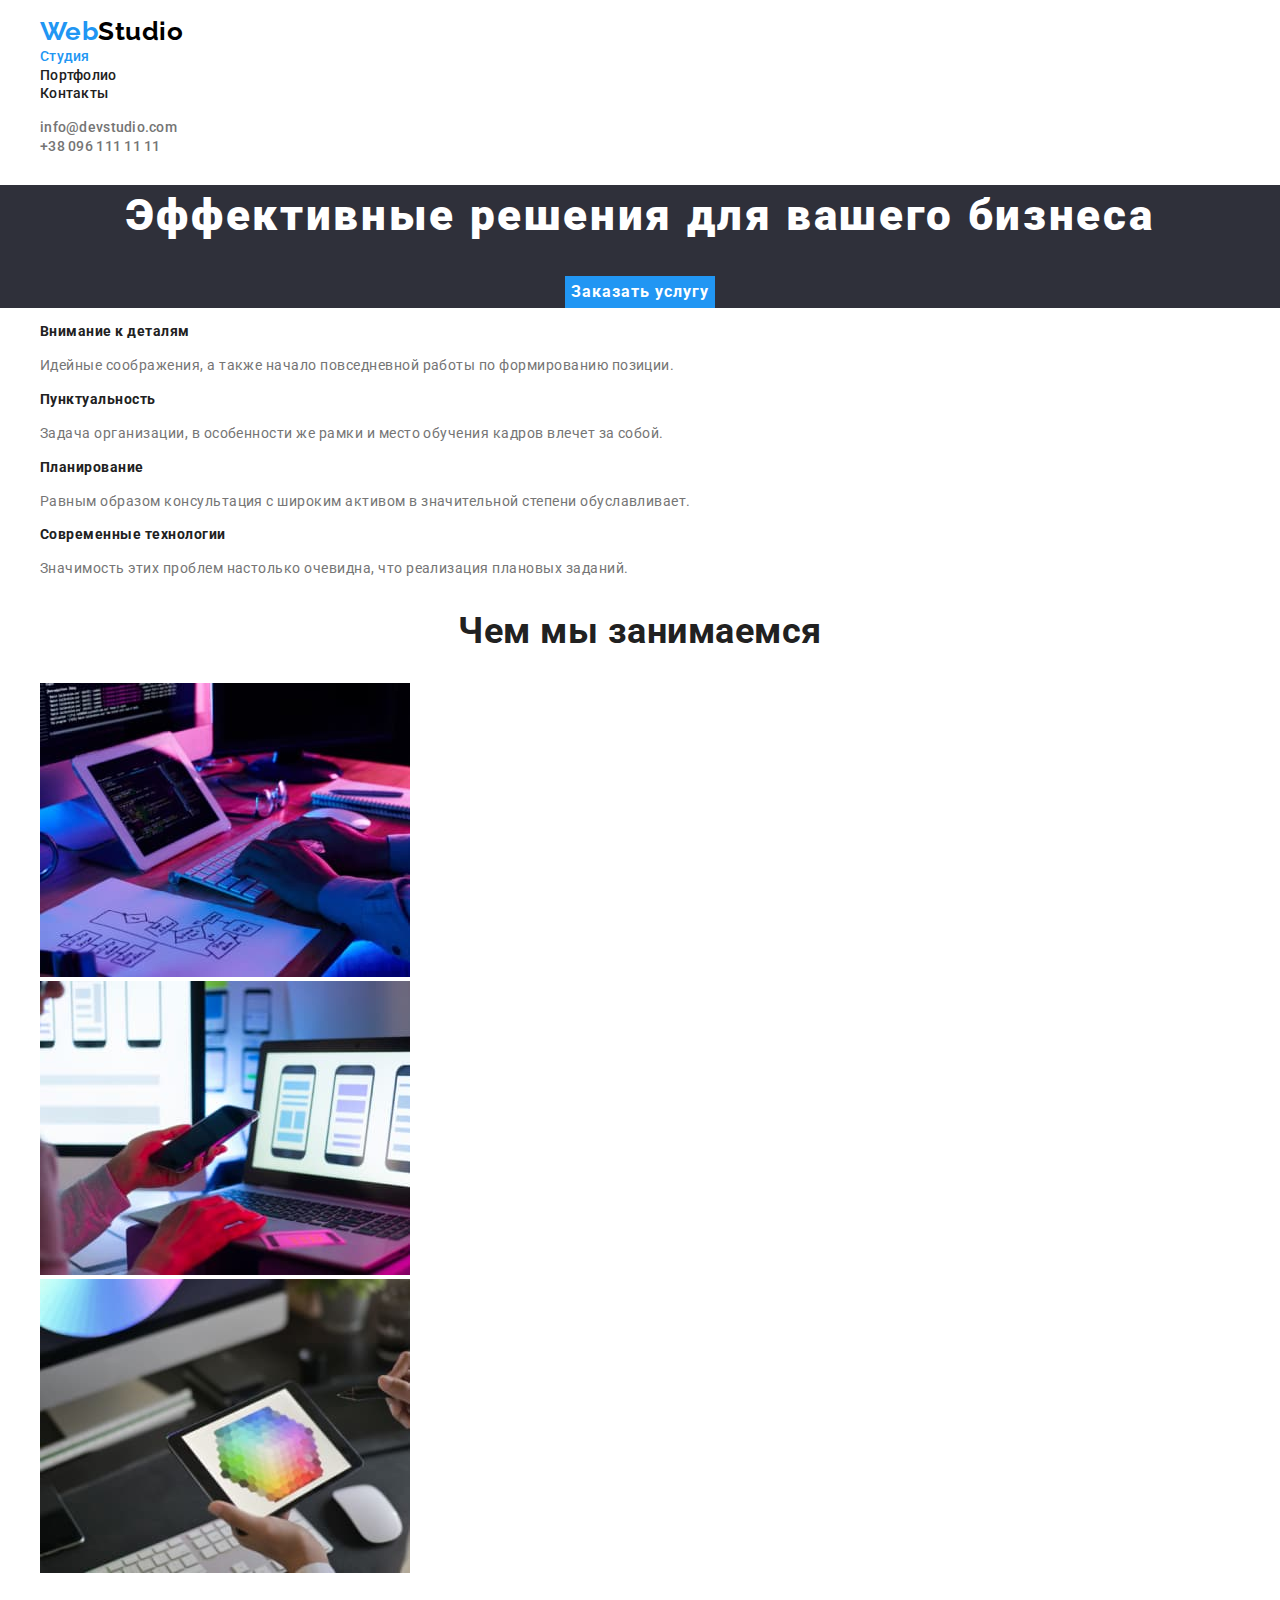
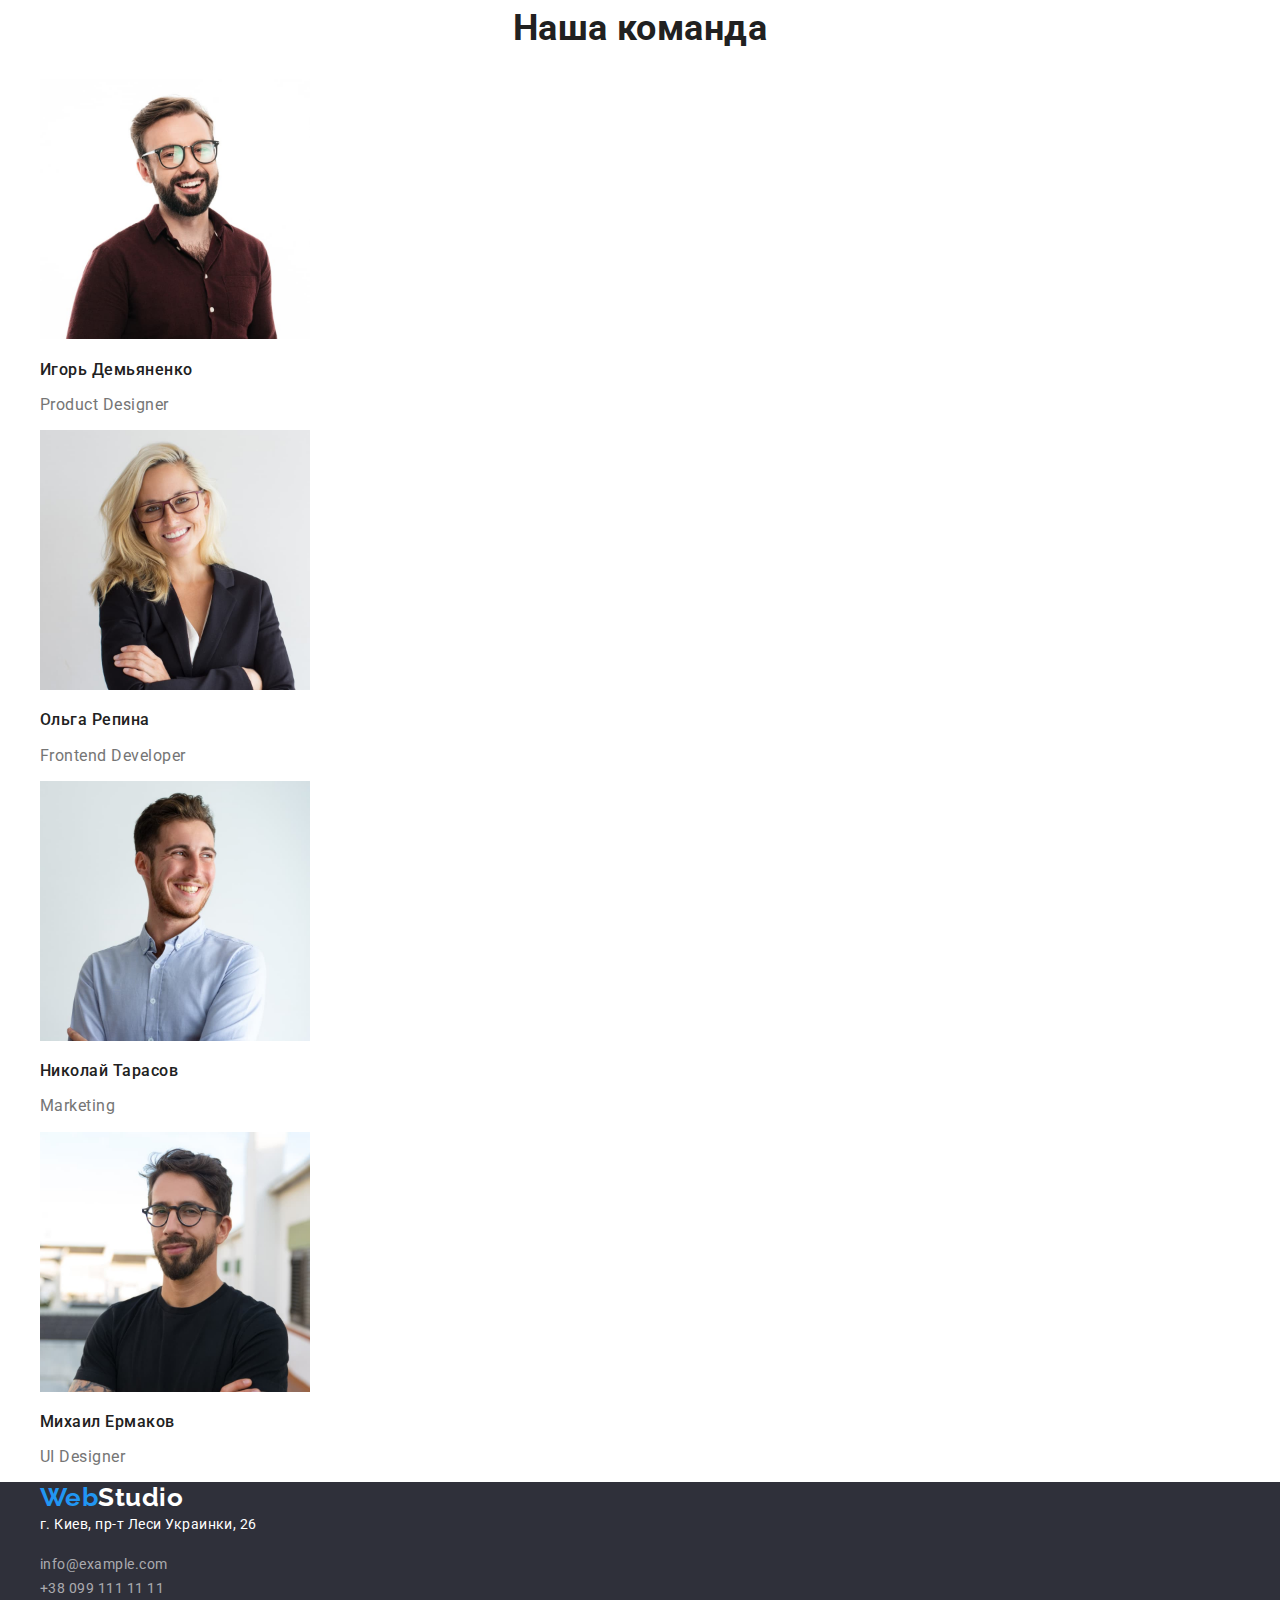
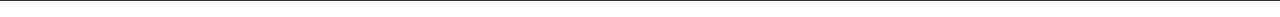
==== index.html @ bfcec738 "added primary files" ====
<!DOCTYPE html>
<html lang="ru">
  <head>
    <meta charset="UTF-8" />
    <meta name="viewport" content="width=device-width, initial-scale=1.0" />
    <title>WebStudio</title>
    <link rel="preconnect" href="https://fonts.gstatic.com" />
    <link
      href="https://fonts.googleapis.com/css2?family=Raleway:wght@700&family=Roboto:wght@400;500;700;900&display=swap"
      rel="stylesheet"
    />
    <link rel="stylesheet" href="CSS/modern-normalize.css" />
    <link rel="stylesheet" href="CSS/styles.css" />
  </head>
  <body>
    <header>
      <nav>
        <ul class="navigation">
          <li>
            <a href="index.html" class="header-logo">
              <span class="header-logo-part">Web</span>Studio</a
            >
          </li>
          <li>
            <a class="navigation-links current-link" href="index.html"
              >Студия</a
            >
          </li>
          <li>
            <a class="navigation-links" href="portfolio.html">Портфолио</a>
          </li>
          <li><a href="" class="navigation-links">Контакты</a></li>
        </ul>
      </nav>
      <ul>
        <li>
          <a class="contact-links-header" href="mailto:info@devstudio.com"
            >info@devstudio.com</a
          >
        </li>
        <li>
          <a class="contact-links-header" href="tel:+380961111111"
            >+38 096 111 11 11</a
          >
        </li>
      </ul>
    </header>
    <main>
      <section class="features">
        <h1 class="features-hero">Эффективные решения для вашего бизнеса</h1>
        <button class="features-hero-button">Заказать услугу</button>
      </section>
      <section>
        <h2 class="features hidden">Наши преимущества</h2>
        <ul>
          <li>
            <h3 class="features-title">Внимание к деталям</h3>
            <p class="features-text">
              Идейные соображения, а также начало повседневной работы по
              формированию позиции.
            </p>
          </li>
          <li>
            <h3 class="features-title">Пунктуальность</h3>
            <p class="features-text">
              Задача организации, в особенности же рамки и место обучения кадров
              влечет за собой.
            </p>
          </li>
          <li>
            <h3 class="features-title">Планирование</h3>
            <p class="features-text">
              Равным образом консультация с широким активом в значительной
              степени обуславливает.
            </p>
          </li>
          <li>
            <h3 class="features-title">Современные технологии</h3>
            <p class="features-text">
              Значимость этих проблем настолько очевидна, что реализация
              плановых заданий.
            </p>
          </li>
        </ul>
      </section>
      <section class="we-do">
        <h2 class="we-do-title">Чем мы занимаемся</h2>
        <ul>
          <li>
            <img
              src="images/1.jpg"
              alt="создание лендинга"
              width="370"
              height="294"
            />
          </li>
          <li>
            <img
              src="images/2.jpg"
              alt="оптимизация под мобильные устройства"
              width="370"
              height="294"
            />
          </li>
          <li>
            <img src="images/3.jpg" alt="дизайн" width="370" height="294" />
          </li>
        </ul>
      </section>
      <section class="team">
        <h2 class="team-members">Наша команда</h2>
        <ul>
          <li>
            <img
              src="images/4.jpg"
              alt="сотрудник компании 1"
              width="270"
              height="260"
            />
            <h3 class="team-members-list">Игорь Демьяненко</h3>
            <p class="team-members-role">Product Designer</p>
          </li>
          <li>
            <img
              src="images/5.jpg"
              alt="сотрудник компании 2"
              width="270"
              height="260"
            />
            <h3 class="team-members-list">Ольга Репина</h3>
            <p class="team-members-role">Frontend Developer</p>
          </li>
          <li>
            <img
              src="images/6.jpg"
              alt="сотрудник компании 3"
              width="270"
              height="260"
            />
            <h3 class="team-members-list">Николай Тарасов</h3>
            <p class="team-members-role">Marketing</p>
          </li>
          <li>
            <img
              src="images/7.jpg"
              alt="сотрудник компании 4"
              width="270"
              height="260"
            />
            <h3 class="team-members-list">Михаил Ермаков</h3>
            <p class="team-members-role">UI Designer</p>
          </li>
        </ul>
      </section>
    </main>
    <footer>
      <address class="address">
        <ul>
          <li>
            <a href="index.html" class="footer-logo">
              <span class="footer-logo-part">Web</span>Studio</a
            >
          </li>
          <li class="address-text">
            <a href="">г. Киев, пр-т Леси Украинки, 26</a>
          </li>
        </ul>
        <ul>
          <li>
            <a class="contact-links-footer" href="mailto:info@example.com"
              >info@example.com</a
            >
          </li>
          <li>
            <a class="contact-links-footer" href="tel:+380991111111"
              >+38 099 111 11 11</a
            >
          </li>
        </ul>
      </address>
    </footer>
  </body>
</html>
---- CSS/styles.css ----
/* colors */
:root {
  --title-color: rgb(33, 33, 33);
  --text-color: rgb(117, 117, 117);
  --accent-color: rgb(33, 150, 243);
  --white-color: rgb(255, 255, 255);
  --background-color: rgb(245, 244, 250);
  --logo-color-black: rgb(0, 0, 0);
  --h1-background-color: rgb(47, 48, 58);
  --footer-text-color: rgba(255, 255, 255, 0.6);
}

/* main styles */

body {
  color: var(--text-color);
  background-color: var(--white-color);
  font-family: 'roboto', sans-serif;
  letter-spacing: 0.03em;
  font-style: normal;
  font-weight: 400;
}

/* Current link */

.navigation .current-link {
  color: var(--accent-color);
}

/* LOGO */

.header-logo,
.footer-logo {
  font-family: 'raleway', sans-serif;
  font-size: 26px;
  font-weight: 700;
  line-height: 1.2;
}

.header-logo {
  color: var(--logo-color-black);
}

.footer-logo {
  color: var(--white-color);
}

.header-logo-part,
.footer-logo-part {
  color: var(--accent-color);
}

/* navigation links */

.navigation-links {
  color: var(--title-color);
  font-weight: 500;
  font-size: 14px;
  line-height: 1.14;
  letter-spacing: 0.02em;
}

.navigation-links:hover,
.navigation-links:focus {
  color: var(--accent-color);
}

/* Contact links */

.contact-links-header {
  color: var(--text-color);
  font-size: 14px;
  font-weight: 500;
  line-height: 1.14;
  letter-spacing: 0.02em;
}

.contact-links-header:hover,
.contact-links-footer:hover,
.contact-links-header:focus,
.contact-links-footer:focus {
  color: var(--accent-color);
}

/* INDEX.HTML 


Maim Page - HERO */

.features {
  background-color: var(--h1-background-color);
  text-align: center;
}

.features-hero {
  font-size: 44px;
  font-weight: 900;
  line-height: 1.4;
  letter-spacing: 0.06em;
  text-align: center;
  color: var(--white-color);
}

.features-hero-button {
  font-size: 16px;
  font-weight: 700;
  line-height: 1.9;
  letter-spacing: 0.06em;
  color: var(--white-color);
  background-color: var(--accent-color);
}

/* Features */

.hidden {
  clip: rect(0 0 0 0);
  clip-path: inset(50%);
  height: 1px;
  overflow: hidden;
  position: absolute;
  white-space: nowrap;
  width: 1px;
}

.features-title {
  font-size: 14px;
  font-weight: 700;
  line-height: 1.14;
  color: var(--title-color);
}

.features-text {
  font-size: 14px;
  line-height: 1.7;
}

/* We do & team members */

.we-do-title,
.team-members {
  font-size: 36px;
  font-weight: 700;
  line-height: 1.16;
  text-align: center;
  color: var(--title-color);
}

.team-members-list {
  font-size: 16px;
  font-weight: 500;
  line-height: 1.2;
  color: var(--title-color);
}

.team-members-role {
  font-size: 16px;
  line-height: 1.2;
}

/* Footer - address and contact links */
.address {
  background-color: var(--h1-background-color);
}

.address-text {
  font-size: 14px;
  line-height: 1.7;
  color: var(--white-color);
}

.contact-links-footer {
  font-size: 14px;
  line-height: 1.7;
  color: var(--footer-text-color);
}

/* PORTFOLIO.HTML

Main Page-filter buttons*/

.projects-filter-button {
  font-size: 16px;
  font-weight: 500;
  line-height: 1.6;
  color: var(--title-color);
  background-color: var(--background-color);
}

.projects-filter-button:hover,
.projects-filter-button:focus {
  color: var(--white-color);
  background-color: var(--accent-color);
}

/* our works images */

.project-img-title {
  font-size: 18px;
  font-weight: 700;
  line-height: 2;
  letter-spacing: 0.06em;
  color: var(--title-color);
}

.project-img-text {
  font-size: 16px;
  line-height: 1.9;
}
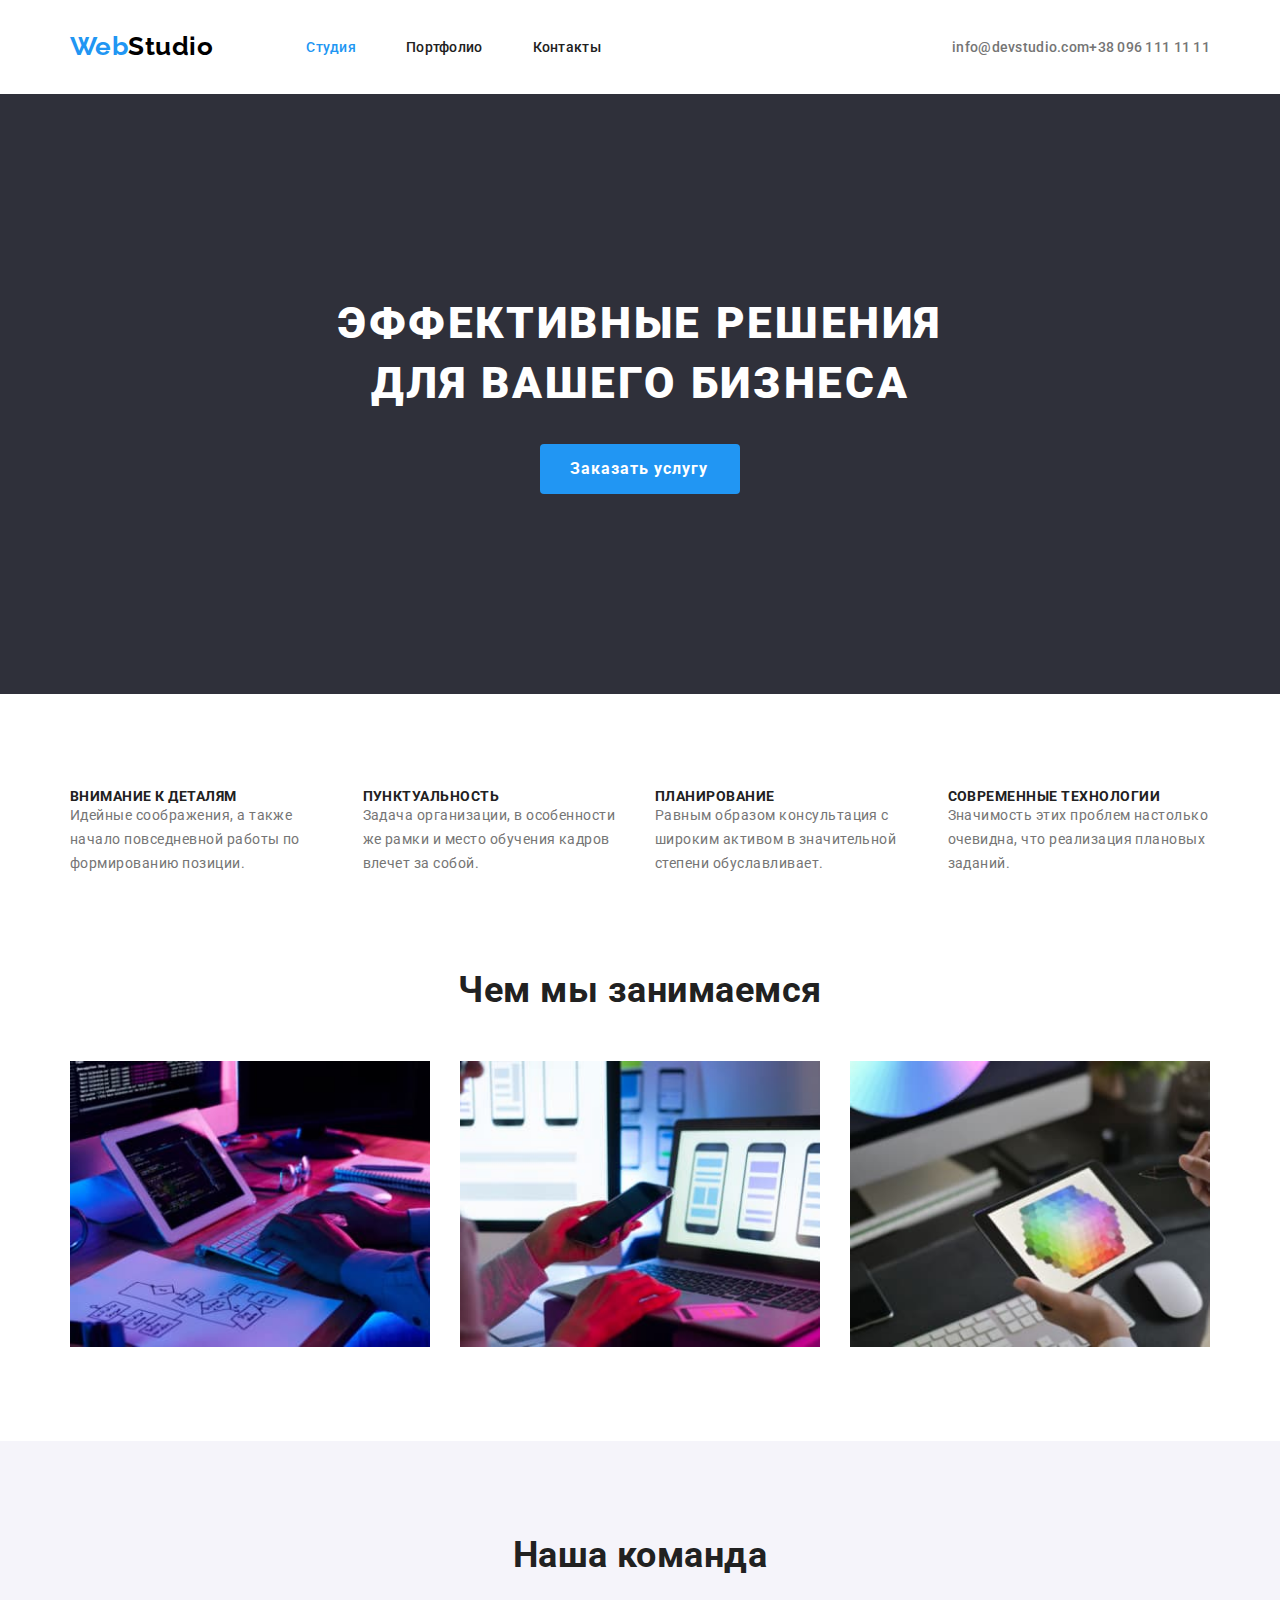
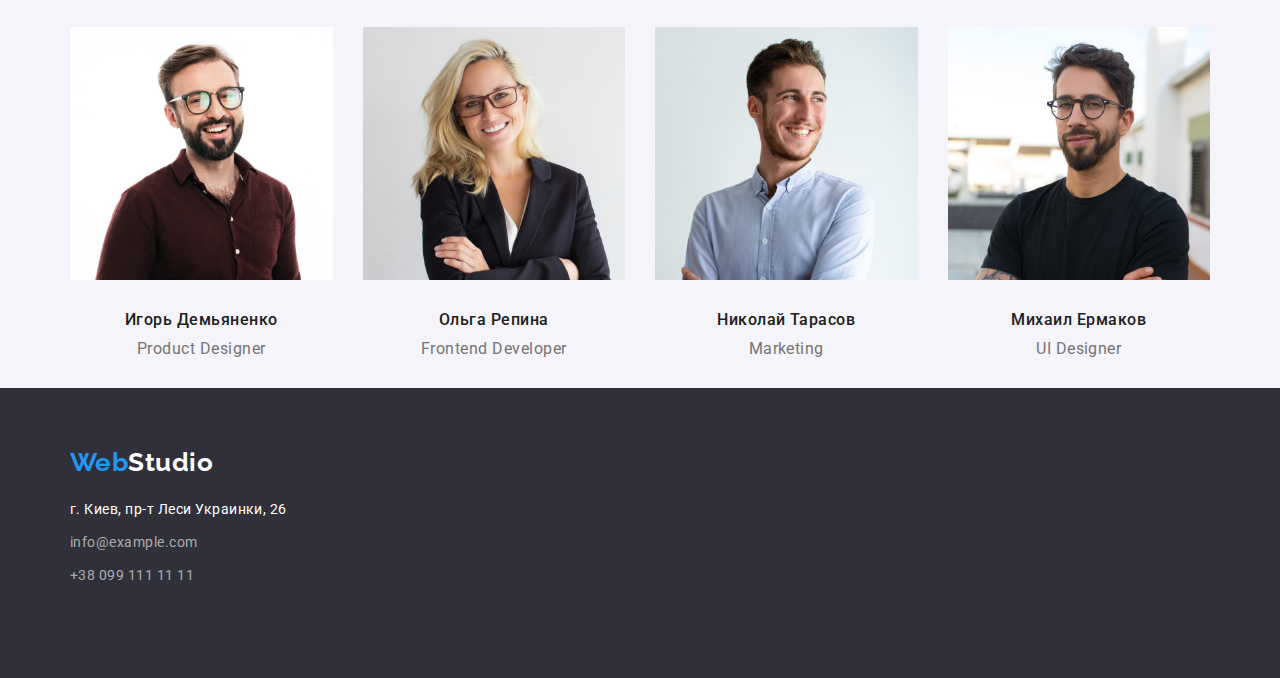
==== commit 7fe8f013: "positioned elements on both html pages" ====
--- a/index.html
+++ b/index.html
@@ -14,170 +14,196 @@
   </head>
   <body>
     <header>
-      <nav>
-        <ul class="navigation">
+      <div class="header-container">
+        <nav>
+          <ul class="navigation">
+            <li>
+              <a href="index.html" class="header-logo">
+                <span class="header-logo-part">Web</span>Studio</a
+              >
+            </li>
+
+            <li class="navigation-item">
+              <a class="navigation-links current-link" href="index.html"
+                >Студия</a
+              >
+            </li>
+
+            <li class="navigation-item">
+              <a class="navigation-links" href="portfolio.html">Портфолио</a>
+            </li>
+
+            <li class="navigation-item">
+              <a href="" class="navigation-links">Контакты</a>
+            </li>
+          </ul>
+        </nav>
+        <ul class="contact-links">
           <li>
-            <a href="index.html" class="header-logo">
-              <span class="header-logo-part">Web</span>Studio</a
+            <a class="contact-links-header" href="mailto:info@devstudio.com"
+              >info@devstudio.com</a
             >
           </li>
           <li>
-            <a class="navigation-links current-link" href="index.html"
-              >Студия</a
+            <a class="contact-links-header" href="tel:+380961111111"
+              >+38 096 111 11 11</a
             >
           </li>
-          <li>
-            <a class="navigation-links" href="portfolio.html">Портфолио</a>
-          </li>
-          <li><a href="" class="navigation-links">Контакты</a></li>
         </ul>
-      </nav>
-      <ul>
-        <li>
-          <a class="contact-links-header" href="mailto:info@devstudio.com"
-            >info@devstudio.com</a
-          >
-        </li>
-        <li>
-          <a class="contact-links-header" href="tel:+380961111111"
-            >+38 096 111 11 11</a
-          >
-        </li>
-      </ul>
+      </div>
     </header>
     <main>
+      <!-- FEATURES SECTION -->
       <section class="features">
-        <h1 class="features-hero">Эффективные решения для вашего бизнеса</h1>
+        <h1 class="features-hero">
+          Эффективные решения<br />для вашего бизнеса
+        </h1>
         <button class="features-hero-button">Заказать услугу</button>
       </section>
-      <section>
-        <h2 class="features hidden">Наши преимущества</h2>
-        <ul>
-          <li>
-            <h3 class="features-title">Внимание к деталям</h3>
-            <p class="features-text">
-              Идейные соображения, а также начало повседневной работы по
-              формированию позиции.
-            </p>
-          </li>
-          <li>
-            <h3 class="features-title">Пунктуальность</h3>
-            <p class="features-text">
-              Задача организации, в особенности же рамки и место обучения кадров
-              влечет за собой.
-            </p>
-          </li>
-          <li>
-            <h3 class="features-title">Планирование</h3>
-            <p class="features-text">
-              Равным образом консультация с широким активом в значительной
-              степени обуславливает.
-            </p>
-          </li>
-          <li>
-            <h3 class="features-title">Современные технологии</h3>
-            <p class="features-text">
-              Значимость этих проблем настолько очевидна, что реализация
-              плановых заданий.
-            </p>
-          </li>
-        </ul>
-      </section>
-      <section class="we-do">
-        <h2 class="we-do-title">Чем мы занимаемся</h2>
-        <ul>
-          <li>
-            <img
-              src="images/1.jpg"
-              alt="создание лендинга"
-              width="370"
-              height="294"
-            />
-          </li>
-          <li>
-            <img
-              src="images/2.jpg"
-              alt="оптимизация под мобильные устройства"
-              width="370"
-              height="294"
-            />
-          </li>
-          <li>
-            <img src="images/3.jpg" alt="дизайн" width="370" height="294" />
-          </li>
-        </ul>
-      </section>
+      <div class="main-container">
+        <section>
+          <h2 class="features hidden">Наши преимущества</h2>
+          <ul class="features-list">
+            <li class="features-item">
+              <h3 class="features-title">Внимание к деталям</h3>
+              <p class="features-text">
+                Идейные соображения, а также начало повседневной работы по
+                формированию позиции.
+              </p>
+            </li>
+            <li class="features-item">
+              <h3 class="features-title">Пунктуальность</h3>
+              <p class="features-text">
+                Задача организации, в особенности же рамки и место обучения
+                кадров влечет за собой.
+              </p>
+            </li>
+            <li class="features-item">
+              <h3 class="features-title">Планирование</h3>
+              <p class="features-text">
+                Равным образом консультация с широким активом в значительной
+                степени обуславливает.
+              </p>
+            </li>
+            <li class="features-item">
+              <h3 class="features-title">Современные технологии</h3>
+              <p class="features-text">
+                Значимость этих проблем настолько очевидна, что реализация
+                плановых заданий.
+              </p>
+            </li>
+          </ul>
+        </section>
+        <section class="we-do">
+          <!-- WHAT WE DO SECTION -->
+
+          <h2 class="we-do-title">Чем мы занимаемся</h2>
+          <ul class="we-do-img-list">
+            <li class="we-do-img-item">
+              <img
+                src="images/1.jpg"
+                alt="создание лендинга"
+                width="370"
+                height="294"
+              />
+            </li>
+            <li class="we-do-img-item">
+              <img
+                src="images/2.jpg"
+                alt="оптимизация под мобильные устройства"
+                width="370"
+                height="294"
+              />
+            </li>
+            <li class="we-do-img-item">
+              <img src="images/3.jpg" alt="дизайн" width="370" height="294" />
+            </li>
+          </ul>
+        </section>
+      </div>
       <section class="team">
-        <h2 class="team-members">Наша команда</h2>
-        <ul>
-          <li>
-            <img
-              src="images/4.jpg"
-              alt="сотрудник компании 1"
-              width="270"
-              height="260"
-            />
-            <h3 class="team-members-list">Игорь Демьяненко</h3>
-            <p class="team-members-role">Product Designer</p>
-          </li>
-          <li>
-            <img
-              src="images/5.jpg"
-              alt="сотрудник компании 2"
-              width="270"
-              height="260"
-            />
-            <h3 class="team-members-list">Ольга Репина</h3>
-            <p class="team-members-role">Frontend Developer</p>
-          </li>
-          <li>
-            <img
-              src="images/6.jpg"
-              alt="сотрудник компании 3"
-              width="270"
-              height="260"
-            />
-            <h3 class="team-members-list">Николай Тарасов</h3>
-            <p class="team-members-role">Marketing</p>
-          </li>
-          <li>
-            <img
-              src="images/7.jpg"
-              alt="сотрудник компании 4"
-              width="270"
-              height="260"
-            />
-            <h3 class="team-members-list">Михаил Ермаков</h3>
-            <p class="team-members-role">UI Designer</p>
-          </li>
-        </ul>
+        <div class="main-container">
+          <!-- OUR TEAM SECTION -->
+
+          <h2 class="team-members-title">Наша команда</h2>
+          <ul class="team-members-list">
+            <li class="team-members-item">
+              <img
+                src="images/4.jpg"
+                alt="сотрудник компании 1"
+                width="270"
+                height="260"
+              />
+              <h3 class="team-members-person">Игорь Демьяненко</h3>
+              <p class="team-members-role">Product Designer</p>
+            </li>
+            <li class="team-members-item">
+              <img
+                src="images/5.jpg"
+                alt="сотрудник компании 2"
+                width="270"
+                height="260"
+              />
+              <h3 class="team-members-person">Ольга Репина</h3>
+              <p class="team-members-role">Frontend Developer</p>
+            </li>
+            <li class="team-members-item">
+              <img
+                src="images/6.jpg"
+                alt="сотрудник компании 3"
+                width="270"
+                height="260"
+              />
+              <h3 class="team-members-person">Николай Тарасов</h3>
+              <p class="team-members-role">Marketing</p>
+            </li>
+            <li class="team-members-item">
+              <img
+                src="images/7.jpg"
+                alt="сотрудник компании 4"
+                width="270"
+                height="260"
+              />
+              <h3 class="team-members-person">Михаил Ермаков</h3>
+              <p class="team-members-role">UI Designer</p>
+            </li>
+          </ul>
+        </div>
       </section>
     </main>
     <footer>
-      <address class="address">
-        <ul>
-          <li>
-            <a href="index.html" class="footer-logo">
-              <span class="footer-logo-part">Web</span>Studio</a
-            >
-          </li>
-          <li class="address-text">
-            <a href="">г. Киев, пр-т Леси Украинки, 26</a>
-          </li>
-        </ul>
-        <ul>
-          <li>
-            <a class="contact-links-footer" href="mailto:info@example.com"
-              >info@example.com</a
-            >
-          </li>
-          <li>
-            <a class="contact-links-footer" href="tel:+380991111111"
-              >+38 099 111 11 11</a
-            >
-          </li>
-        </ul>
-      </address>
+      <div class="footer-background-color">
+        <div class="footer-container">
+          <address class="address">
+            <ul class="footer-address-list">
+              <li>
+                <a class="footer-logo" href="index.html">
+                  <span class="footer-logo-part">Web</span>Studio</a
+                >
+              </li>
+              <div class="address-container">
+                <li>
+                  <a class="address-text" href=""
+                    >г. Киев, пр-т Леси Украинки, 26</a
+                  >
+                </li>
+              </div>
+            </ul>
+            <ul class="footer-contact-list">
+              <li class="footer-contact-item">
+                <a class="contact-links-footer" href="mailto:info@example.com"
+                  >info@example.com</a
+                >
+              </li>
+              <li class="footer-contact-item">
+                <a class="contact-links-footer" href="tel:+380991111111"
+                  >+38 099 111 11 11</a
+                >
+              </li>
+            </ul>
+          </address>
+        </div>
+      </div>
     </footer>
   </body>
 </html>
--- a/CSS/styles.css
+++ b/CSS/styles.css
@@ -21,10 +21,26 @@
   font-weight: 400;
 }
 
+/* * {
+  outline: 1px solid tomato;
+} */
+
 /* Current link */
 
 .navigation .current-link {
   color: var(--accent-color);
+}
+
+/*HEADER*/
+
+.header-container,
+.main-container,
+.footer-container {
+  width: 1170px;
+  padding-left: 15px;
+  padding-right: 15px;
+  margin-left: auto;
+  margin-right: auto;
 }
 
 /* LOGO */
@@ -34,7 +50,7 @@
   font-family: 'raleway', sans-serif;
   font-size: 26px;
   font-weight: 700;
-  line-height: 1.2;
+  line-height: 1.15;
 }
 
 .header-logo {
@@ -50,12 +66,20 @@
   color: var(--accent-color);
 }
 
-/* navigation links */
+/* HEADER LINKS */
 
 .navigation-links {
   color: var(--title-color);
   font-weight: 500;
   font-size: 14px;
+  line-height: 1.17;
+  letter-spacing: 0.02em;
+}
+
+.contact-links-header {
+  color: var(--text-color);
+  font-size: 14px;
+  font-weight: 500;
   line-height: 1.14;
   letter-spacing: 0.02em;
 }
@@ -63,16 +87,6 @@
 .navigation-links:hover,
 .navigation-links:focus {
   color: var(--accent-color);
-}
-
-/* Contact links */
-
-.contact-links-header {
-  color: var(--text-color);
-  font-size: 14px;
-  font-weight: 500;
-  line-height: 1.14;
-  letter-spacing: 0.02em;
 }
 
 .contact-links-header:hover,
@@ -82,23 +96,47 @@
   color: var(--accent-color);
 }
 
+/* POSITIONING */
+
+.header-container {
+  display: flex;
+  justify-content: space-between;
+}
+
+.navigation,
+.contact-links {
+  display: flex;
+  align-items: center;
+  padding-top: 32px;
+  padding-bottom: 32px;
+}
+
+.header-logo {
+  margin-right: 93px;
+}
+
+.navigation-item:not(:last-child) {
+  margin-right: 50px;
+}
+
 /* INDEX.HTML 
 
-
-Maim Page - HERO */
+Main Page - HERO */
 
 .features {
   background-color: var(--h1-background-color);
   text-align: center;
+  height: 600px;
 }
 
 .features-hero {
   font-size: 44px;
   font-weight: 900;
-  line-height: 1.4;
+  line-height: 1.36;
   letter-spacing: 0.06em;
-  text-align: center;
-  color: var(--white-color);
+  text-transform: uppercase;
+  color: var(--white-color);
+  padding-top: 200px;
 }
 
 .features-hero-button {
@@ -108,6 +146,12 @@
   letter-spacing: 0.06em;
   color: var(--white-color);
   background-color: var(--accent-color);
+  margin-top: 30px;
+  border-radius: 4px;
+  padding-top: 10px;
+  padding-right: 32px;
+  padding-bottom: 10px;
+  padding-left: 30px;
 }
 
 /* Features */
@@ -125,7 +169,8 @@
 .features-title {
   font-size: 14px;
   font-weight: 700;
-  line-height: 1.14;
+  line-height: 1.17;
+  text-transform: uppercase;
   color: var(--title-color);
 }
 
@@ -134,10 +179,39 @@
   line-height: 1.7;
 }
 
+.features-item {
+  margin-right: 30px;
+  flex-basis: calc(100% / 4 - 30px);
+}
+
+.features-list {
+  display: flex;
+  margin-right: -30px;
+  margin-top: 94px;
+  flex-wrap: wrap;
+}
+
 /* We do & team members */
 
+.team {
+  background-color: var(--background-color);
+  margin-top: 94px;
+}
+
+.we-do-img-list {
+  display: flex;
+  margin-top: 50px;
+  margin-right: -30px;
+  flex-wrap: wrap;
+}
+
+.we-do-img-item {
+  margin-right: 30px;
+  flex-basis: calc(100% / 3 - 30px);
+}
+
 .we-do-title,
-.team-members {
+.team-members-title {
   font-size: 36px;
   font-weight: 700;
   line-height: 1.16;
@@ -145,20 +219,46 @@
   color: var(--title-color);
 }
 
+.team-members-title {
+  padding-top: 94px;
+}
+
 .team-members-list {
+  display: flex;
+  flex-wrap: wrap;
+  margin-top: 50px;
+  margin-right: -30px;
+}
+
+.team-members-item {
+  margin-right: 30px;
+  flex-basis: calc(100% / 4 - 30px);
+}
+
+.we-do-title {
+  margin-top: 94px;
+}
+
+.team-members-person {
   font-size: 16px;
   font-weight: 500;
   line-height: 1.2;
   color: var(--title-color);
+  padding-top: 30px;
+  text-align: center;
 }
 
 .team-members-role {
   font-size: 16px;
   line-height: 1.2;
+  padding-bottom: 30px;
+  margin-top: 10px;
+  text-align: center;
 }
 
 /* Footer - address and contact links */
-.address {
+
+.footer-background-color {
   background-color: var(--h1-background-color);
 }
 
@@ -174,6 +274,26 @@
   color: var(--footer-text-color);
 }
 
+/* FOOTER Positioning*/
+
+.address-container {
+  margin-top: 20px;
+  display: block;
+}
+
+.footer-address-list {
+  padding-top: 60px;
+}
+
+.footer-contact-list {
+  margin-top: 9px;
+  padding-bottom: 90px;
+}
+
+.footer-contact-item {
+  margin-top: 9px;
+}
+
 /* PORTFOLIO.HTML
 
 Main Page-filter buttons*/
@@ -184,6 +304,13 @@
   line-height: 1.6;
   color: var(--title-color);
   background-color: var(--background-color);
+  border-radius: 4px;
+  padding-top: 6px;
+  padding-right: 22px;
+  padding-bottom: 6px;
+  padding-left: 22px;
+  outline: none;
+  margin-bottom: 50px;
 }
 
 .projects-filter-button:hover,
@@ -200,9 +327,44 @@
   line-height: 2;
   letter-spacing: 0.06em;
   color: var(--title-color);
-}
-
-.project-img-text {
+  padding-top: 20px;
+}
+
+.project-img-txt {
   font-size: 16px;
   line-height: 1.9;
-}
+  padding-bottom: 20px;
+  margin-top: 4px;
+}
+
+/* POSITIONING  BUTTOMS */
+
+.projects {
+  padding-top: 94px;
+  padding-bottom: 94px;
+}
+
+.projects-filter {
+  display: flex;
+  justify-content: center;
+}
+
+.projects-filter:not(:last-child) > li {
+  margin-right: 8px;
+}
+
+/* OUR-WORKS POSITIONING */
+
+.project-images {
+  display: flex;
+  align-items: center;
+  flex-wrap: wrap;
+  margin-right: -30px;
+  margin-top: -30px;
+}
+
+.project-images-item {
+  margin-right: 30px;
+  margin-top: 30px;
+  flex-basis: calc(100% / 3 - 30px);
+}
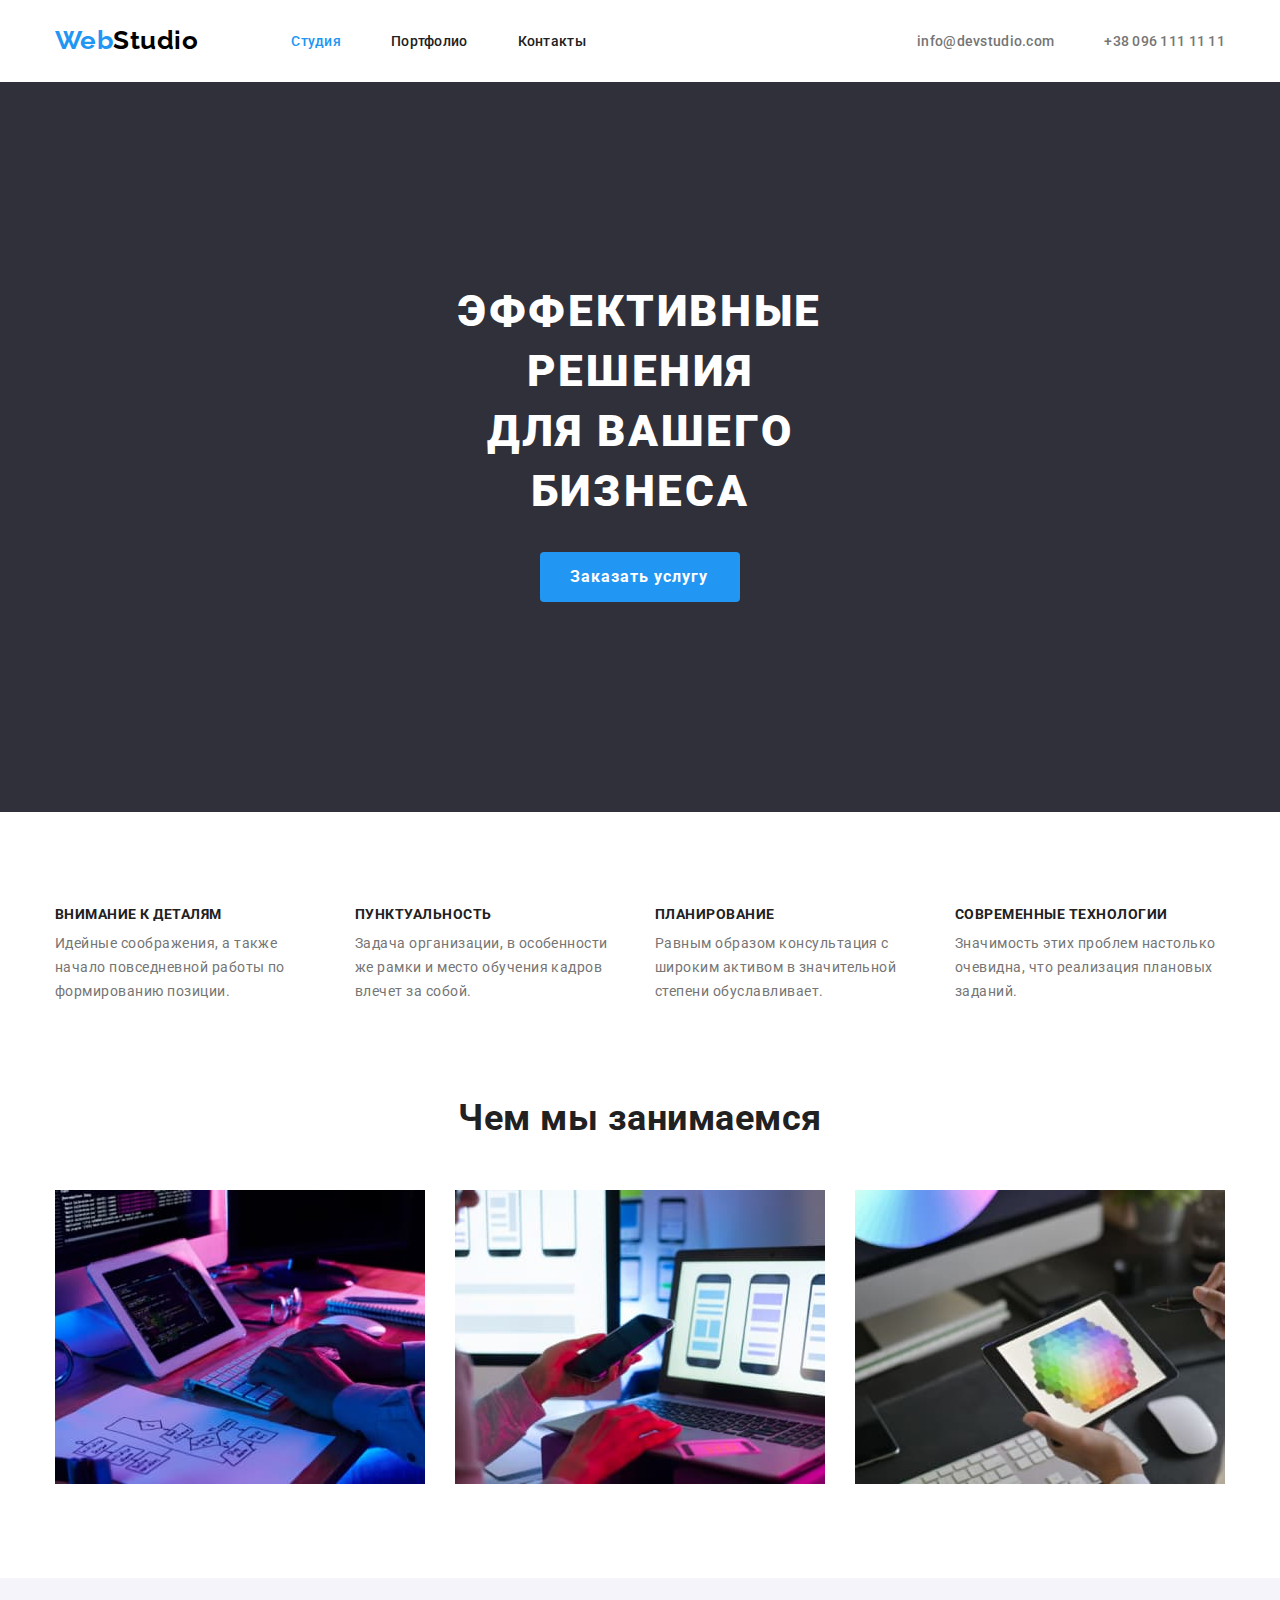
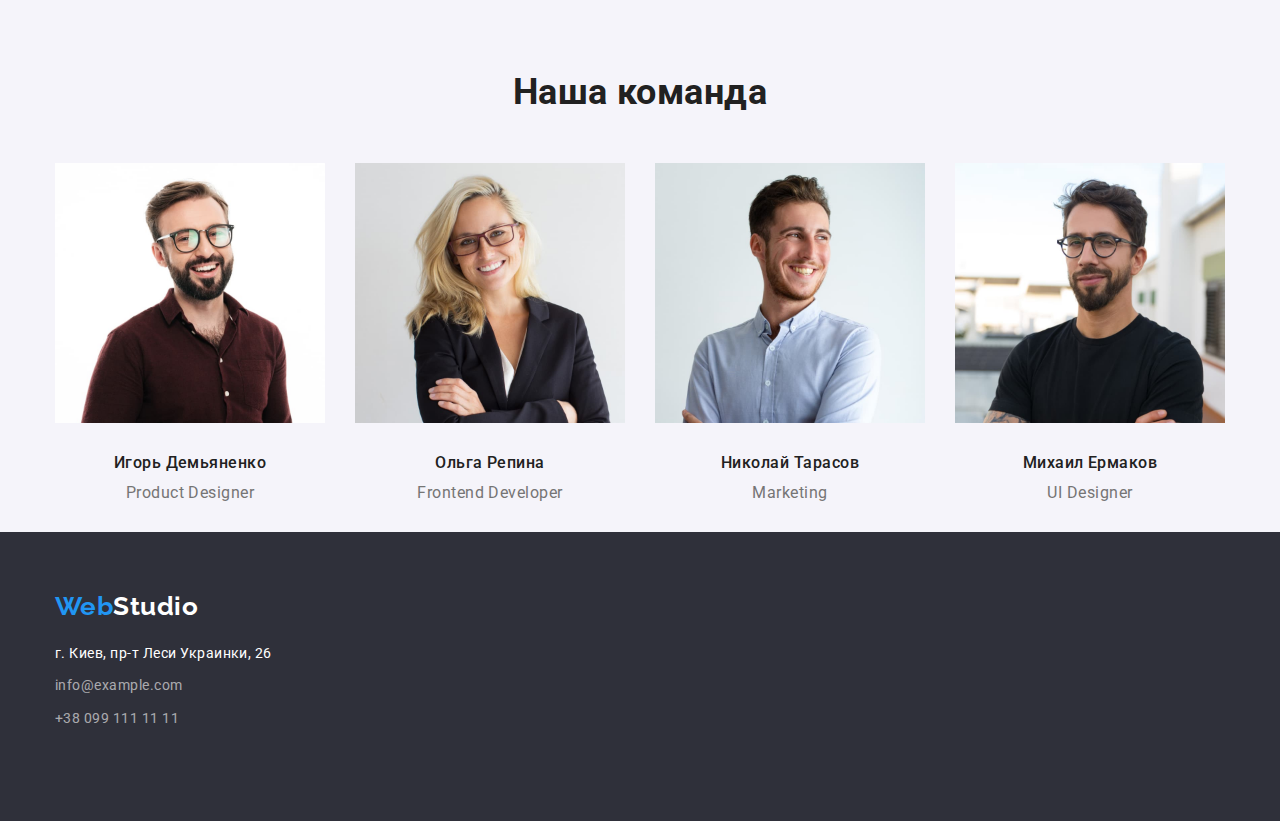
==== commit b11d4f73: "fixed width" ====
--- a/index.html
+++ b/index.html
@@ -173,7 +173,7 @@
     </main>
     <footer>
       <div class="footer-background-color">
-        <div class="footer-container">
+        <div class="footer-container footer-background-color">
           <address class="address">
             <ul class="footer-address-list">
               <li>
--- a/CSS/styles.css
+++ b/CSS/styles.css
@@ -31,130 +31,19 @@
   color: var(--accent-color);
 }
 
-/*HEADER*/
+/*PAGE-CONTAINERS*/
 
 .header-container,
 .main-container,
 .footer-container {
-  width: 1170px;
+  width: 1200px;
   padding-left: 15px;
   padding-right: 15px;
   margin-left: auto;
   margin-right: auto;
 }
 
-/* LOGO */
-
-.header-logo,
-.footer-logo {
-  font-family: 'raleway', sans-serif;
-  font-size: 26px;
-  font-weight: 700;
-  line-height: 1.15;
-}
-
-.header-logo {
-  color: var(--logo-color-black);
-}
-
-.footer-logo {
-  color: var(--white-color);
-}
-
-.header-logo-part,
-.footer-logo-part {
-  color: var(--accent-color);
-}
-
-/* HEADER LINKS */
-
-.navigation-links {
-  color: var(--title-color);
-  font-weight: 500;
-  font-size: 14px;
-  line-height: 1.17;
-  letter-spacing: 0.02em;
-}
-
-.contact-links-header {
-  color: var(--text-color);
-  font-size: 14px;
-  font-weight: 500;
-  line-height: 1.14;
-  letter-spacing: 0.02em;
-}
-
-.navigation-links:hover,
-.navigation-links:focus {
-  color: var(--accent-color);
-}
-
-.contact-links-header:hover,
-.contact-links-footer:hover,
-.contact-links-header:focus,
-.contact-links-footer:focus {
-  color: var(--accent-color);
-}
-
-/* POSITIONING */
-
-.header-container {
-  display: flex;
-  justify-content: space-between;
-}
-
-.navigation,
-.contact-links {
-  display: flex;
-  align-items: center;
-  padding-top: 32px;
-  padding-bottom: 32px;
-}
-
-.header-logo {
-  margin-right: 93px;
-}
-
-.navigation-item:not(:last-child) {
-  margin-right: 50px;
-}
-
-/* INDEX.HTML 
-
-Main Page - HERO */
-
-.features {
-  background-color: var(--h1-background-color);
-  text-align: center;
-  height: 600px;
-}
-
-.features-hero {
-  font-size: 44px;
-  font-weight: 900;
-  line-height: 1.36;
-  letter-spacing: 0.06em;
-  text-transform: uppercase;
-  color: var(--white-color);
-  padding-top: 200px;
-}
-
-.features-hero-button {
-  font-size: 16px;
-  font-weight: 700;
-  line-height: 1.9;
-  letter-spacing: 0.06em;
-  color: var(--white-color);
-  background-color: var(--accent-color);
-  margin-top: 30px;
-  border-radius: 4px;
-  padding-top: 10px;
-  padding-right: 32px;
-  padding-bottom: 10px;
-  padding-left: 30px;
-}
-
-/* Features */
+/* HIDDEN */
 
 .hidden {
   clip: rect(0 0 0 0);
@@ -166,6 +55,131 @@
   width: 1px;
 }
 
+/*HEADER 
+>
+LOGO */
+
+.header-logo,
+.footer-logo {
+  font-family: 'raleway', sans-serif;
+  font-size: 26px;
+  font-weight: 700;
+  line-height: 1.15;
+}
+
+.header-logo {
+  color: var(--logo-color-black);
+}
+
+.footer-logo {
+  color: var(--white-color);
+}
+
+.header-logo-part,
+.footer-logo-part {
+  color: var(--accent-color);
+}
+
+/* HEADER LINKS */
+
+.navigation-links {
+  color: var(--title-color);
+  font-weight: 500;
+  font-size: 14px;
+  line-height: 1.17;
+  letter-spacing: 0.02em;
+}
+
+.contact-links-header {
+  color: var(--text-color);
+  font-size: 14px;
+  font-weight: 500;
+  line-height: 1.14;
+  letter-spacing: 0.02em;
+}
+
+.navigation-links:hover,
+.navigation-links:focus {
+  color: var(--accent-color);
+}
+
+.contact-links-header:hover,
+.contact-links-footer:hover,
+.contact-links-header:focus,
+.contact-links-footer:focus {
+  color: var(--accent-color);
+}
+
+/* POSITIONING HEADER */
+
+.header-container {
+  display: flex;
+  justify-content: space-between;
+}
+
+.navigation,
+.contact-links {
+  display: flex;
+  align-items: center;
+}
+
+.contact-links > li:not(:last-child) {
+  margin-right: 50px;
+}
+
+.header-logo {
+  margin-right: 93px;
+}
+
+.navigation-item:not(:last-child) {
+  margin-right: 50px;
+}
+
+.navigation-item {
+  padding-top: 32px;
+  padding-bottom: 32px;
+}
+
+/* INDEX.HTML 
+>
+Main Page - HERO */
+
+.features {
+  background-color: var(--h1-background-color);
+  text-align: center;
+  padding-top: 200px;
+  padding-right: 452px;
+  padding-bottom: 210px;
+  padding-left: 452px;
+}
+
+.features-hero {
+  font-size: 44px;
+  font-weight: 900;
+  line-height: 1.36;
+  letter-spacing: 0.06em;
+  text-transform: uppercase;
+  color: var(--white-color);
+}
+
+.features-hero-button {
+  font-size: 16px;
+  font-weight: 700;
+  line-height: 1.9;
+  letter-spacing: 0.06em;
+  color: var(--white-color);
+  background-color: var(--accent-color);
+
+  margin-top: 30px;
+  border-radius: 4px;
+  padding-top: 10px;
+  padding-right: 32px;
+  padding-bottom: 10px;
+  padding-left: 30px;
+}
+
+/* FEATURES */
+
 .features-title {
   font-size: 14px;
   font-weight: 700;
@@ -177,6 +191,8 @@
 .features-text {
   font-size: 14px;
   line-height: 1.7;
+  margin-top: 10px;
+  text-align: left;
 }
 
 .features-item {
@@ -191,13 +207,17 @@
   flex-wrap: wrap;
 }
 
-/* We do & team members */
+/* WE DO SECTION*/
 
 .team {
   background-color: var(--background-color);
   margin-top: 94px;
 }
 
+.we-do-title {
+  margin-top: 94px;
+}
+
 .we-do-img-list {
   display: flex;
   margin-top: 50px;
@@ -219,6 +239,8 @@
   color: var(--title-color);
 }
 
+/* TEAM MEMBERS SECTION */
+
 .team-members-title {
   padding-top: 94px;
 }
@@ -233,10 +255,6 @@
 .team-members-item {
   margin-right: 30px;
   flex-basis: calc(100% / 4 - 30px);
-}
-
-.we-do-title {
-  margin-top: 94px;
 }
 
 .team-members-person {
@@ -295,8 +313,8 @@
 }
 
 /* PORTFOLIO.HTML
-
-Main Page-filter buttons*/
+>
+FILTER BUTTONS*/
 
 .projects-filter-button {
   font-size: 16px;
@@ -319,25 +337,7 @@
   background-color: var(--accent-color);
 }
 
-/* our works images */
-
-.project-img-title {
-  font-size: 18px;
-  font-weight: 700;
-  line-height: 2;
-  letter-spacing: 0.06em;
-  color: var(--title-color);
-  padding-top: 20px;
-}
-
-.project-img-txt {
-  font-size: 16px;
-  line-height: 1.9;
-  padding-bottom: 20px;
-  margin-top: 4px;
-}
-
-/* POSITIONING  BUTTOMS */
+/* POSITIONING FILTER BUTTONS */
 
 .projects {
   padding-top: 94px;
@@ -347,17 +347,37 @@
 .projects-filter {
   display: flex;
   justify-content: center;
+  align-items: center;
 }
 
 .projects-filter:not(:last-child) > li {
   margin-right: 8px;
 }
 
-/* OUR-WORKS POSITIONING */
+/* OUR WORKS - IMAGES */
+
+.project-img-title {
+  font-size: 18px;
+  font-weight: 700;
+  line-height: 2;
+  letter-spacing: 0.06em;
+  color: var(--title-color);
+  padding-top: 20px;
+  padding-left: 24px;
+}
+
+.project-img-txt {
+  font-size: 16px;
+  line-height: 1.9;
+  margin-top: 4px;
+  padding-bottom: 20px;
+  padding-left: 24px;
+}
+
+/* OUR-WORKS IMAGES POSITIONING */
 
 .project-images {
   display: flex;
-  align-items: center;
   flex-wrap: wrap;
   margin-right: -30px;
   margin-top: -30px;
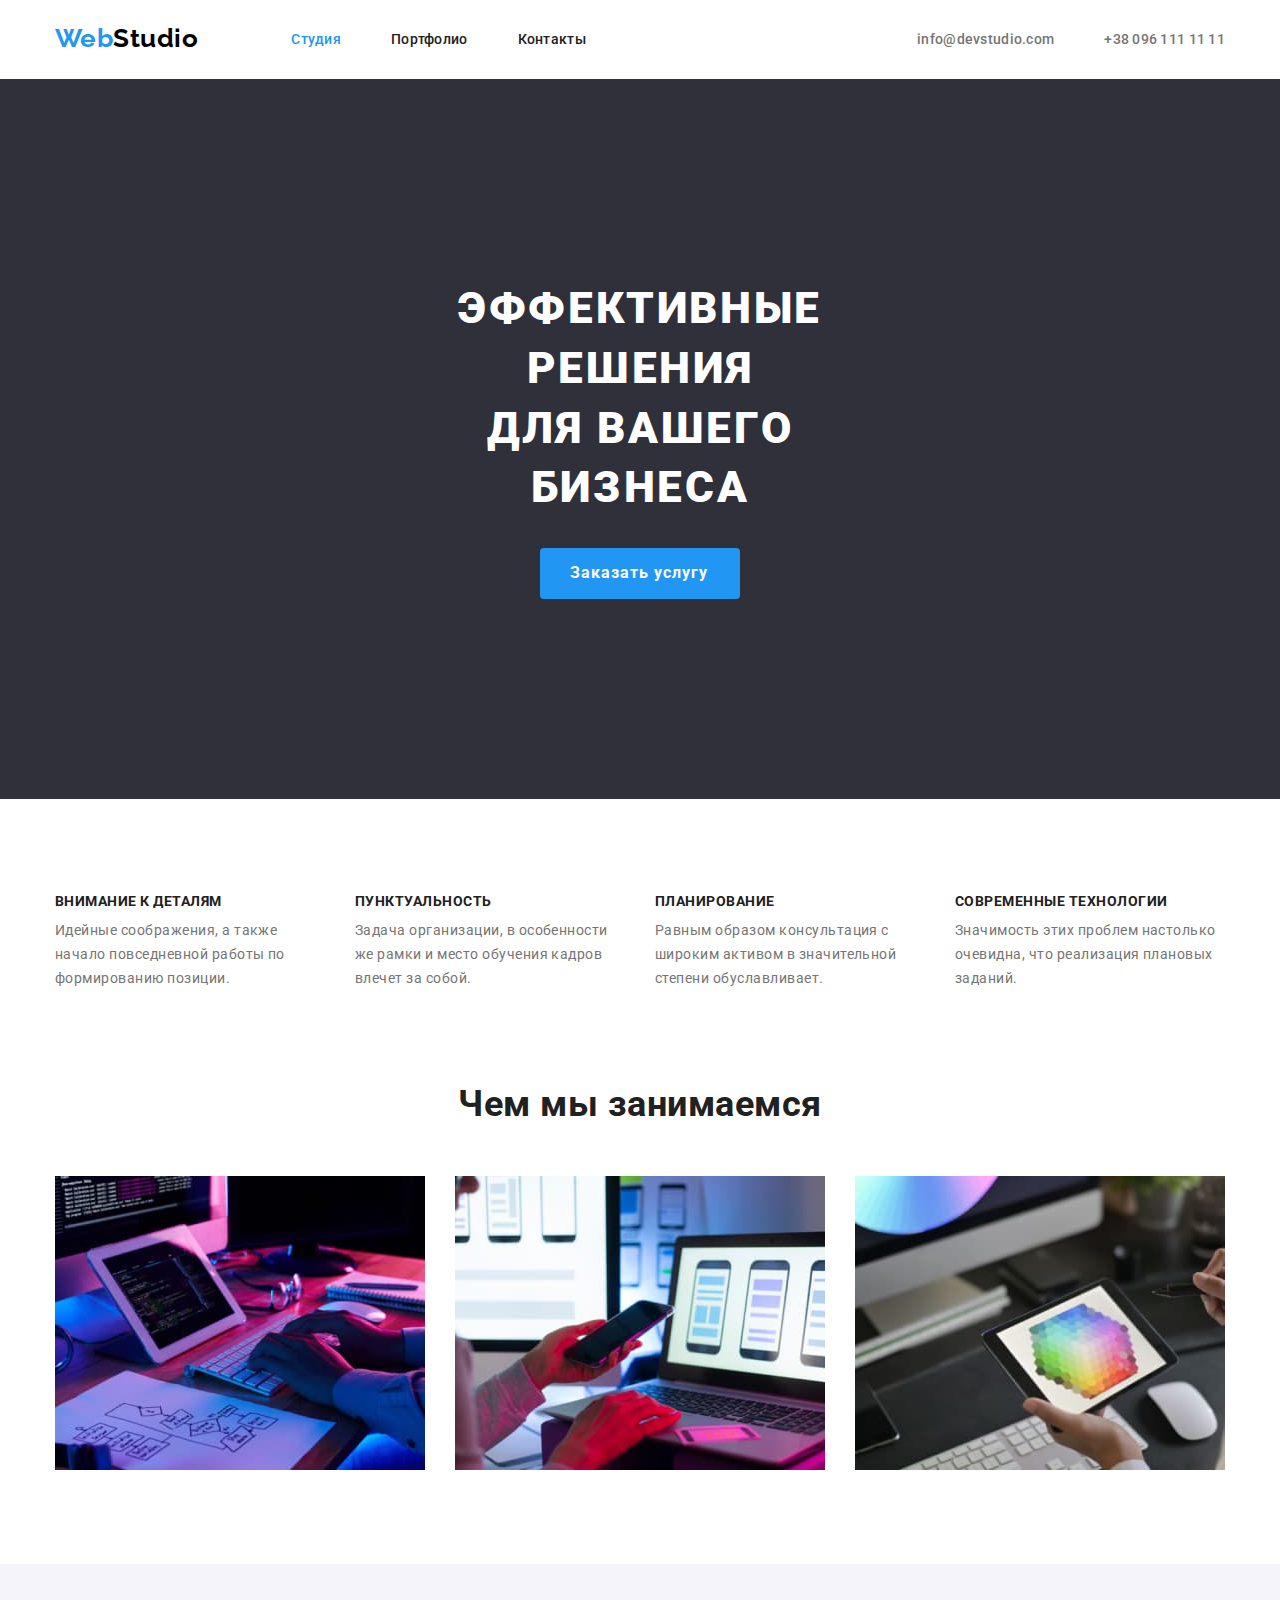
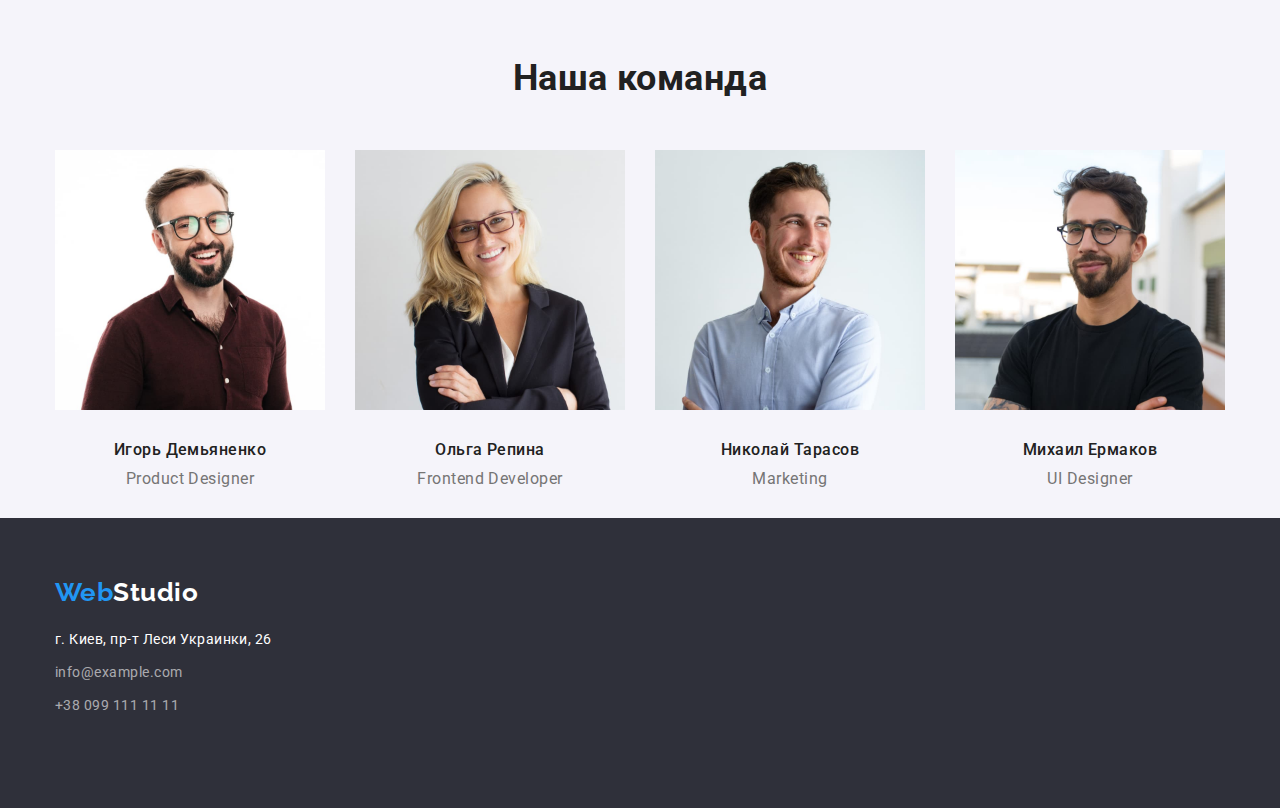
==== commit 9ac235e4: "header padding added" ====
--- a/index.html
+++ b/index.html
@@ -14,8 +14,8 @@
   </head>
   <body>
     <header>
-      <div class="header-container">
-        <nav>
+      <div class="header-container nav">
+        <nav class="na">
           <ul class="navigation">
             <li>
               <a href="index.html" class="header-logo">
--- a/CSS/styles.css
+++ b/CSS/styles.css
@@ -123,6 +123,11 @@
   align-items: center;
 }
 
+.nav {
+  padding-top: 24px;
+  padding-bottom: 25px;
+}
+
 .contact-links > li:not(:last-child) {
   margin-right: 50px;
 }
@@ -133,11 +138,6 @@
 
 .navigation-item:not(:last-child) {
   margin-right: 50px;
-}
-
-.navigation-item {
-  padding-top: 32px;
-  padding-bottom: 32px;
 }
 
 /* INDEX.HTML 
@@ -149,7 +149,7 @@
   text-align: center;
   padding-top: 200px;
   padding-right: 452px;
-  padding-bottom: 210px;
+  padding-bottom: 200px;
   padding-left: 452px;
 }
 
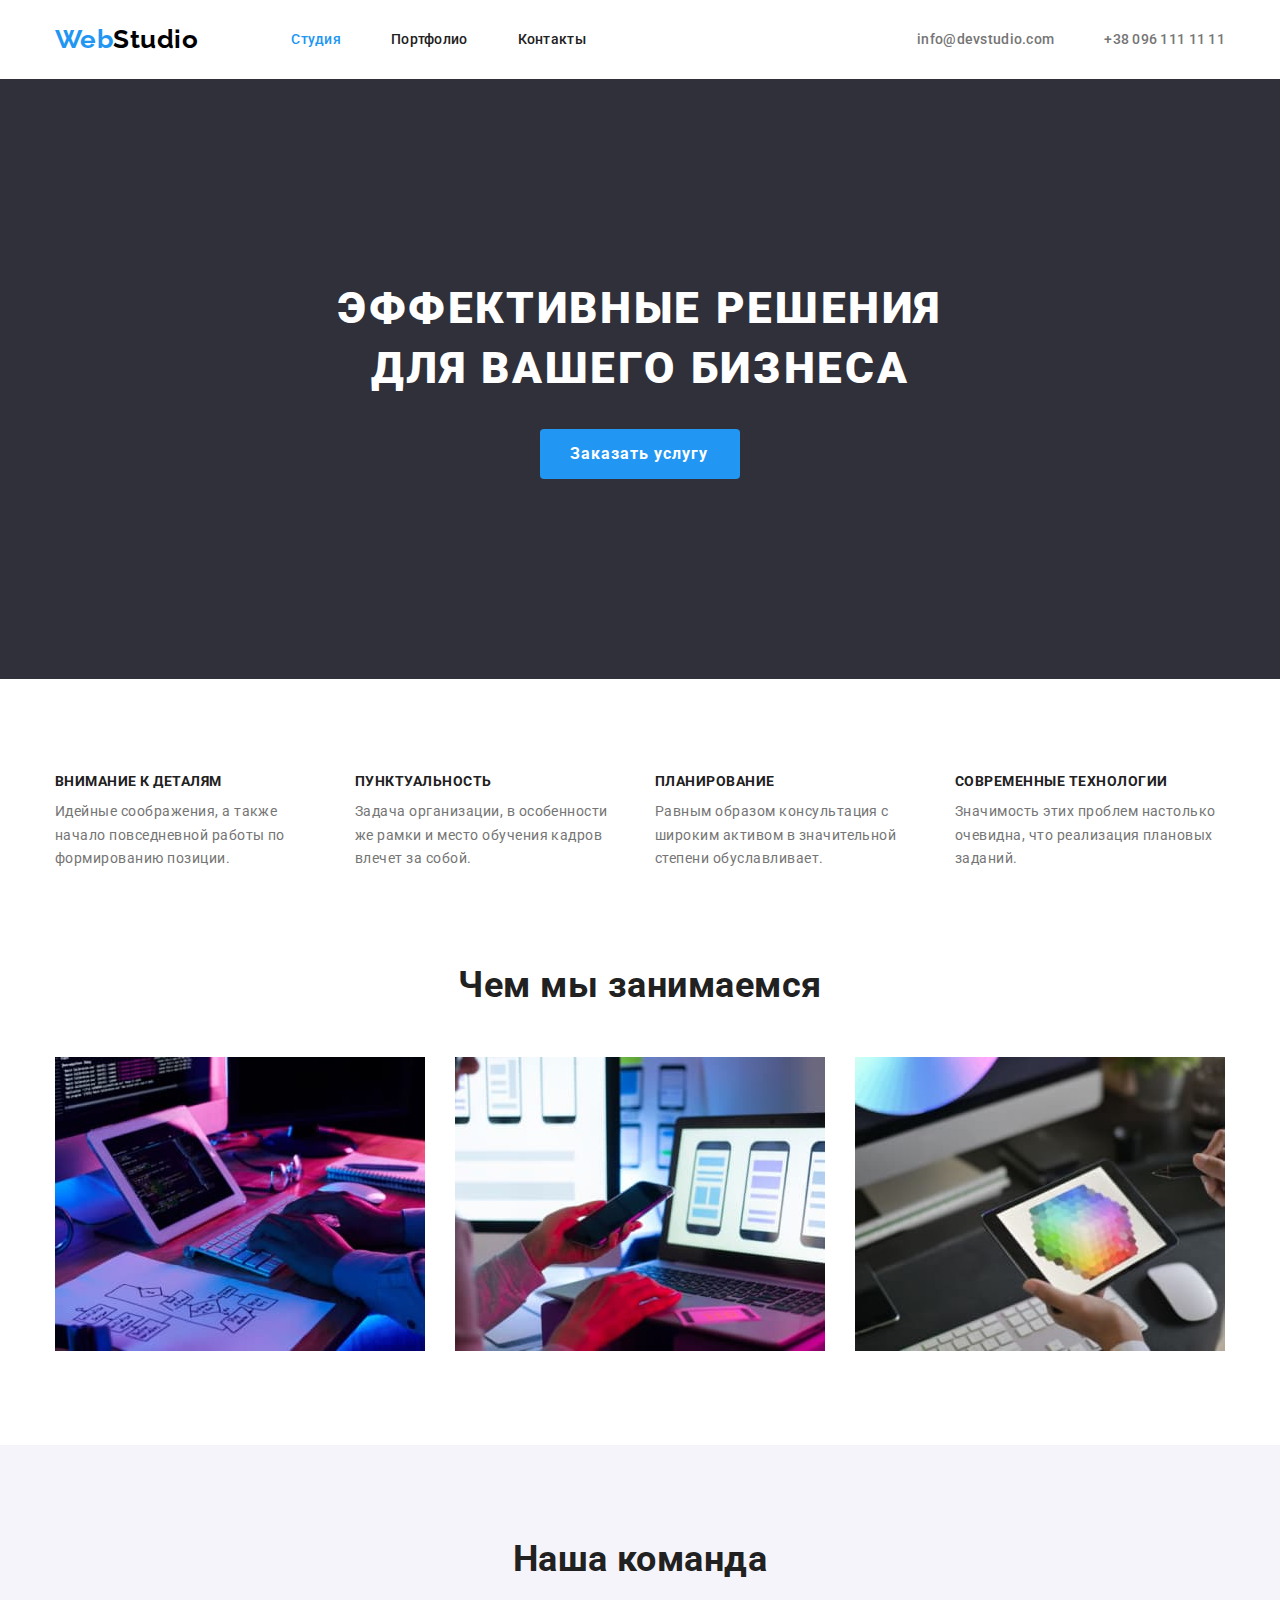
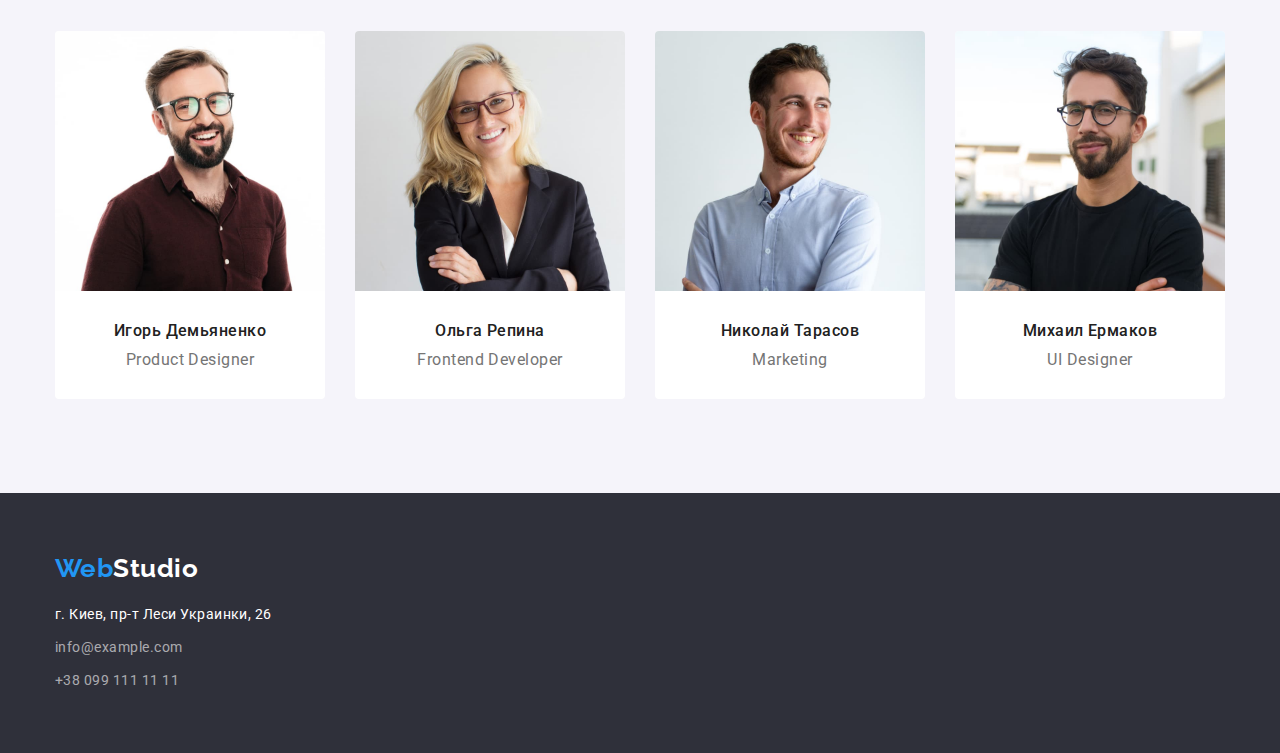
==== commit b9741494: "changed paddings" ====
--- a/index.html
+++ b/index.html
@@ -15,7 +15,7 @@
   <body>
     <header>
       <div class="header-container nav">
-        <nav class="na">
+        <nav>
           <ul class="navigation">
             <li>
               <a href="index.html" class="header-logo">
@@ -94,7 +94,7 @@
             </li>
           </ul>
         </section>
-        <section class="we-do">
+        <section class="we-do-section">
           <!-- WHAT WE DO SECTION -->
 
           <h2 class="we-do-title">Чем мы занимаемся</h2>
@@ -121,7 +121,7 @@
           </ul>
         </section>
       </div>
-      <section class="team">
+      <section class="team-section">
         <div class="main-container">
           <!-- OUR TEAM SECTION -->
 
@@ -172,38 +172,36 @@
       </section>
     </main>
     <footer>
-      <div class="footer-background-color">
-        <div class="footer-container footer-background-color">
-          <address class="address">
-            <ul class="footer-address-list">
+      <address class="address">
+        <div class="footer-container">
+          <ul class="footer-address-list">
+            <li>
+              <a class="footer-logo" href="index.html">
+                <span class="footer-logo-part">Web</span>Studio</a
+              >
+            </li>
+            <div class="address-container">
               <li>
-                <a class="footer-logo" href="index.html">
-                  <span class="footer-logo-part">Web</span>Studio</a
+                <a class="address-text" href=""
+                  >г. Киев, пр-т Леси Украинки, 26</a
                 >
               </li>
-              <div class="address-container">
-                <li>
-                  <a class="address-text" href=""
-                    >г. Киев, пр-т Леси Украинки, 26</a
-                  >
-                </li>
-              </div>
-            </ul>
-            <ul class="footer-contact-list">
-              <li class="footer-contact-item">
-                <a class="contact-links-footer" href="mailto:info@example.com"
-                  >info@example.com</a
-                >
-              </li>
-              <li class="footer-contact-item">
-                <a class="contact-links-footer" href="tel:+380991111111"
-                  >+38 099 111 11 11</a
-                >
-              </li>
-            </ul>
-          </address>
+            </div>
+          </ul>
+          <ul class="footer-contact-list">
+            <li class="footer-contact-item">
+              <a class="contact-links-footer" href="mailto:info@example.com"
+                >info@example.com</a
+              >
+            </li>
+            <li class="footer-contact-item">
+              <a class="contact-links-footer" href="tel:+380991111111"
+                >+38 099 111 11 11</a
+              >
+            </li>
+          </ul>
         </div>
-      </div>
+      </address>
     </footer>
   </body>
 </html>
--- a/CSS/styles.css
+++ b/CSS/styles.css
@@ -64,7 +64,7 @@
   font-family: 'raleway', sans-serif;
   font-size: 26px;
   font-weight: 700;
-  line-height: 1.15;
+  line-height: 1.17;
 }
 
 .header-logo {
@@ -112,20 +112,21 @@
 
 /* POSITIONING HEADER */
 
+header {
+  padding-top: 24px;
+  padding-bottom: 25px;
+}
+
 .header-container {
   display: flex;
   justify-content: space-between;
+  align-items: center;
 }
 
 .navigation,
 .contact-links {
   display: flex;
   align-items: center;
-}
-
-.nav {
-  padding-top: 24px;
-  padding-bottom: 25px;
 }
 
 .contact-links > li:not(:last-child) {
@@ -148,9 +149,7 @@
   background-color: var(--h1-background-color);
   text-align: center;
   padding-top: 200px;
-  padding-right: 452px;
   padding-bottom: 200px;
-  padding-left: 452px;
 }
 
 .features-hero {
@@ -209,13 +208,9 @@
 
 /* WE DO SECTION*/
 
-.team {
-  background-color: var(--background-color);
-  margin-top: 94px;
-}
-
-.we-do-title {
-  margin-top: 94px;
+.we-do-section {
+  padding-top: 94px;
+  padding-bottom: 94px;
 }
 
 .we-do-img-list {
@@ -241,8 +236,10 @@
 
 /* TEAM MEMBERS SECTION */
 
-.team-members-title {
+.team-section {
   padding-top: 94px;
+  padding-bottom: 94px;
+  background-color: var(--background-color);
 }
 
 .team-members-list {
@@ -253,8 +250,12 @@
 }
 
 .team-members-item {
+  flex-basis: calc(100% / 4 - 30px);
+  background-color: var(--white-color);
+  overflow: hidden;
+  padding-bottom: 30px;
   margin-right: 30px;
-  flex-basis: calc(100% / 4 - 30px);
+  border-radius: 4px;
 }
 
 .team-members-person {
@@ -269,17 +270,12 @@
 .team-members-role {
   font-size: 16px;
   line-height: 1.2;
-  padding-bottom: 30px;
   margin-top: 10px;
   text-align: center;
 }
 
 /* Footer - address and contact links */
 
-.footer-background-color {
-  background-color: var(--h1-background-color);
-}
-
 .address-text {
   font-size: 14px;
   line-height: 1.7;
@@ -293,19 +289,20 @@
 }
 
 /* FOOTER Positioning*/
+
+.address {
+  background-color: var(--h1-background-color);
+  padding-top: 60px;
+  padding-bottom: 60px;
+}
 
 .address-container {
   margin-top: 20px;
   display: block;
 }
 
-.footer-address-list {
-  padding-top: 60px;
-}
-
 .footer-contact-list {
   margin-top: 9px;
-  padding-bottom: 90px;
 }
 
 .footer-contact-item {
@@ -328,7 +325,6 @@
   padding-bottom: 6px;
   padding-left: 22px;
   outline: none;
-  margin-bottom: 50px;
 }
 
 .projects-filter-button:hover,
@@ -336,8 +332,6 @@
   color: var(--white-color);
   background-color: var(--accent-color);
 }
-
-/* POSITIONING FILTER BUTTONS */
 
 .projects {
   padding-top: 94px;
@@ -348,6 +342,7 @@
   display: flex;
   justify-content: center;
   align-items: center;
+  margin-bottom: 50px;
 }
 
 .projects-filter:not(:last-child) > li {
@@ -362,19 +357,20 @@
   line-height: 2;
   letter-spacing: 0.06em;
   color: var(--title-color);
-  padding-top: 20px;
-  padding-left: 24px;
 }
 
 .project-img-txt {
   font-size: 16px;
   line-height: 1.9;
   margin-top: 4px;
+}
+
+.project-container {
+  padding-top: 20px;
+  padding-right: 24px;
   padding-bottom: 20px;
   padding-left: 24px;
 }
-
-/* OUR-WORKS IMAGES POSITIONING */
 
 .project-images {
   display: flex;
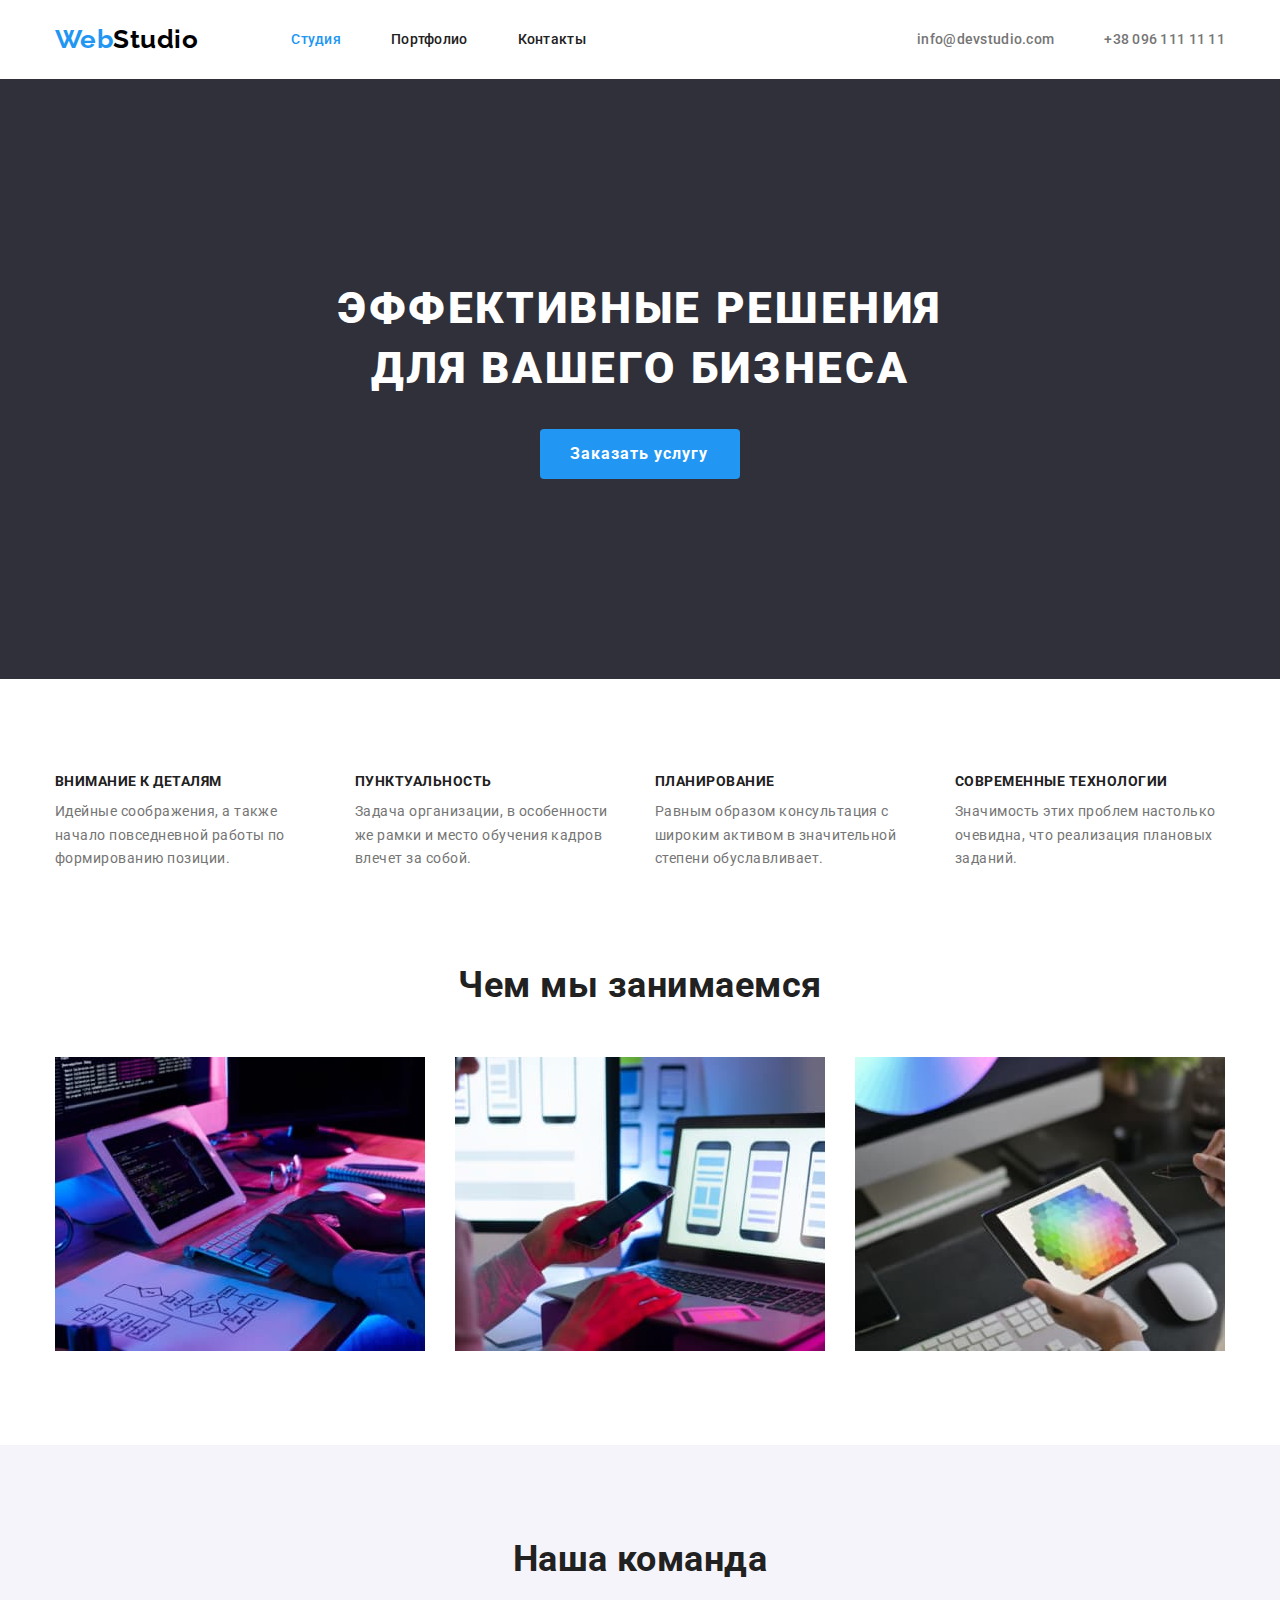
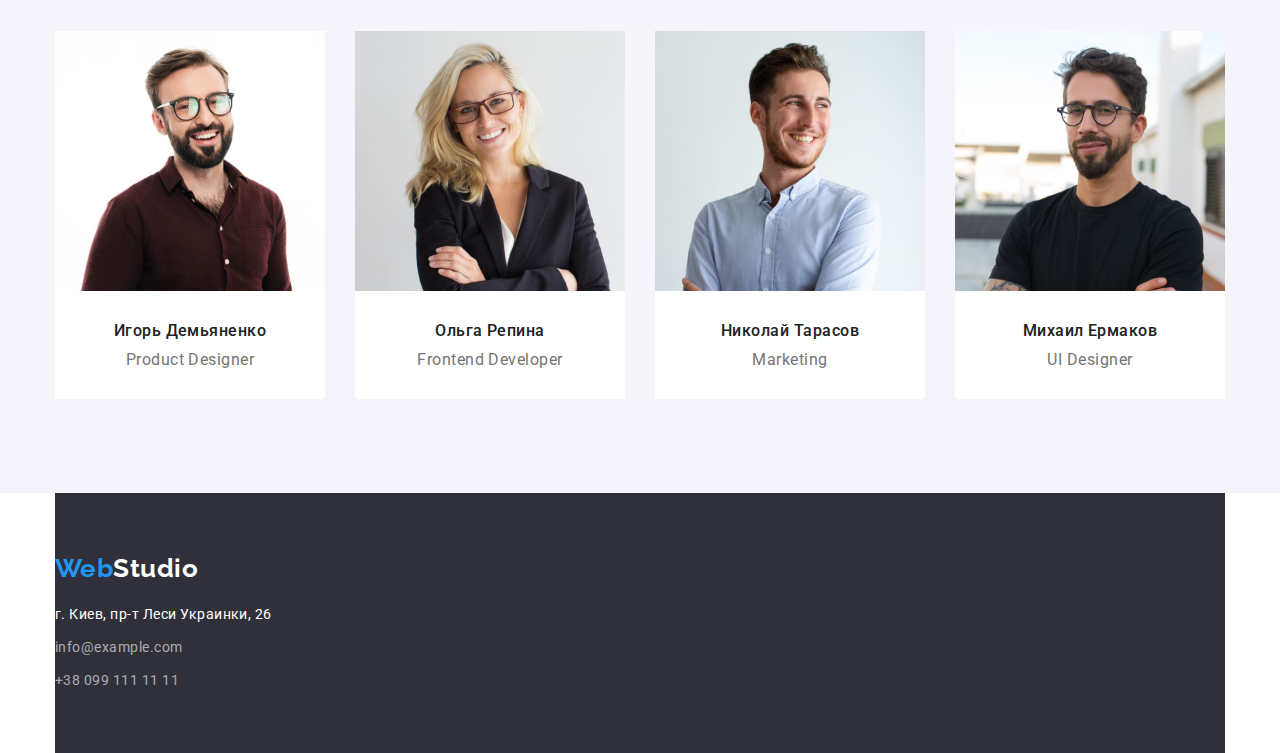
==== commit df2873fc: "added borders, changed div location" ====
--- a/index.html
+++ b/index.html
@@ -14,7 +14,7 @@
   </head>
   <body>
     <header>
-      <div class="header-container nav">
+      <div class="header-container">
         <nav>
           <ul class="navigation">
             <li>
@@ -55,13 +55,15 @@
     <main>
       <!-- FEATURES SECTION -->
       <section class="features">
-        <h1 class="features-hero">
-          Эффективные решения<br />для вашего бизнеса
-        </h1>
-        <button class="features-hero-button">Заказать услугу</button>
-      </section>
-      <div class="main-container">
-        <section>
+        <div class="main-container">
+          <h1 class="features-hero">
+            Эффективные решения<br />для вашего бизнеса
+          </h1>
+          <button class="features-hero-button">Заказать услугу</button>
+        </div>
+      </section>
+      <section class="features-section">
+        <div class="main-container">
           <h2 class="features hidden">Наши преимущества</h2>
           <ul class="features-list">
             <li class="features-item">
@@ -93,10 +95,13 @@
               </p>
             </li>
           </ul>
-        </section>
-        <section class="we-do-section">
-          <!-- WHAT WE DO SECTION -->
-
+        </div>
+      </section>
+
+      <!-- WHAT WE DO SECTION -->
+
+      <section class="we-do-section">
+        <div class="main-container">
           <h2 class="we-do-title">Чем мы занимаемся</h2>
           <ul class="we-do-img-list">
             <li class="we-do-img-item">
@@ -119,8 +124,9 @@
               <img src="images/3.jpg" alt="дизайн" width="370" height="294" />
             </li>
           </ul>
-        </section>
-      </div>
+        </div>
+      </section>
+
       <section class="team-section">
         <div class="main-container">
           <!-- OUR TEAM SECTION -->
@@ -134,8 +140,10 @@
                 width="270"
                 height="260"
               />
-              <h3 class="team-members-person">Игорь Демьяненко</h3>
-              <p class="team-members-role">Product Designer</p>
+              <div class="team-members-container">
+                <h3 class="team-members-person">Игорь Демьяненко</h3>
+                <p class="team-members-role">Product Designer</p>
+              </div>
             </li>
             <li class="team-members-item">
               <img
@@ -144,8 +152,10 @@
                 width="270"
                 height="260"
               />
-              <h3 class="team-members-person">Ольга Репина</h3>
-              <p class="team-members-role">Frontend Developer</p>
+              <div class="team-members-container">
+                <h3 class="team-members-person">Ольга Репина</h3>
+                <p class="team-members-role">Frontend Developer</p>
+              </div>
             </li>
             <li class="team-members-item">
               <img
@@ -154,8 +164,10 @@
                 width="270"
                 height="260"
               />
-              <h3 class="team-members-person">Николай Тарасов</h3>
-              <p class="team-members-role">Marketing</p>
+              <div class="team-members-container">
+                <h3 class="team-members-person">Николай Тарасов</h3>
+                <p class="team-members-role">Marketing</p>
+              </div>
             </li>
             <li class="team-members-item">
               <img
@@ -164,16 +176,18 @@
                 width="270"
                 height="260"
               />
-              <h3 class="team-members-person">Михаил Ермаков</h3>
-              <p class="team-members-role">UI Designer</p>
+              <div class="team-members-container">
+                <h3 class="team-members-person">Михаил Ермаков</h3>
+                <p class="team-members-role">UI Designer</p>
+              </div>
             </li>
           </ul>
         </div>
       </section>
     </main>
     <footer>
-      <address class="address">
-        <div class="footer-container">
+      <div class="footer-container">
+        <address class="address">
           <ul class="footer-address-list">
             <li>
               <a class="footer-logo" href="index.html">
@@ -200,8 +214,8 @@
               >
             </li>
           </ul>
-        </div>
-      </address>
+        </address>
+      </div>
     </footer>
   </body>
 </html>
--- a/CSS/styles.css
+++ b/CSS/styles.css
@@ -8,6 +8,7 @@
   --logo-color-black: rgb(0, 0, 0);
   --h1-background-color: rgb(47, 48, 58);
   --footer-text-color: rgba(255, 255, 255, 0.6);
+  --border-image-color: rgb(238, 238, 238);
 }
 
 /* main styles */
@@ -117,6 +118,10 @@
   padding-bottom: 25px;
 }
 
+.portfolio-header {
+  border-bottom: 1px solid rgb(236, 236, 236);
+}
+
 .header-container {
   display: flex;
   justify-content: space-between;
@@ -202,8 +207,11 @@
 .features-list {
   display: flex;
   margin-right: -30px;
-  margin-top: 94px;
   flex-wrap: wrap;
+}
+
+.features-section {
+  padding-top: 94px;
 }
 
 /* WE DO SECTION*/
@@ -252,8 +260,6 @@
 .team-members-item {
   flex-basis: calc(100% / 4 - 30px);
   background-color: var(--white-color);
-  overflow: hidden;
-  padding-bottom: 30px;
   margin-right: 30px;
   border-radius: 4px;
 }
@@ -263,7 +269,6 @@
   font-weight: 500;
   line-height: 1.2;
   color: var(--title-color);
-  padding-top: 30px;
   text-align: center;
 }
 
@@ -272,6 +277,11 @@
   line-height: 1.2;
   margin-top: 10px;
   text-align: center;
+}
+
+.team-members-container {
+  padding-top: 30px;
+  padding-bottom: 30px;
 }
 
 /* Footer - address and contact links */
@@ -365,18 +375,22 @@
   margin-top: 4px;
 }
 
+.project-images {
+  display: flex;
+  flex-wrap: wrap;
+  margin-right: -30px;
+  margin-top: -30px;
+}
+
 .project-container {
+  display: block;
   padding-top: 20px;
   padding-right: 24px;
   padding-bottom: 20px;
   padding-left: 24px;
-}
-
-.project-images {
-  display: flex;
-  flex-wrap: wrap;
-  margin-right: -30px;
-  margin-top: -30px;
+  border-right: 1px solid rgb(238, 238, 238);
+  border-bottom: 1px solid rgb(238, 238, 238);
+  border-left: 1px solid rgb(238, 238, 238);
 }
 
 .project-images-item {
